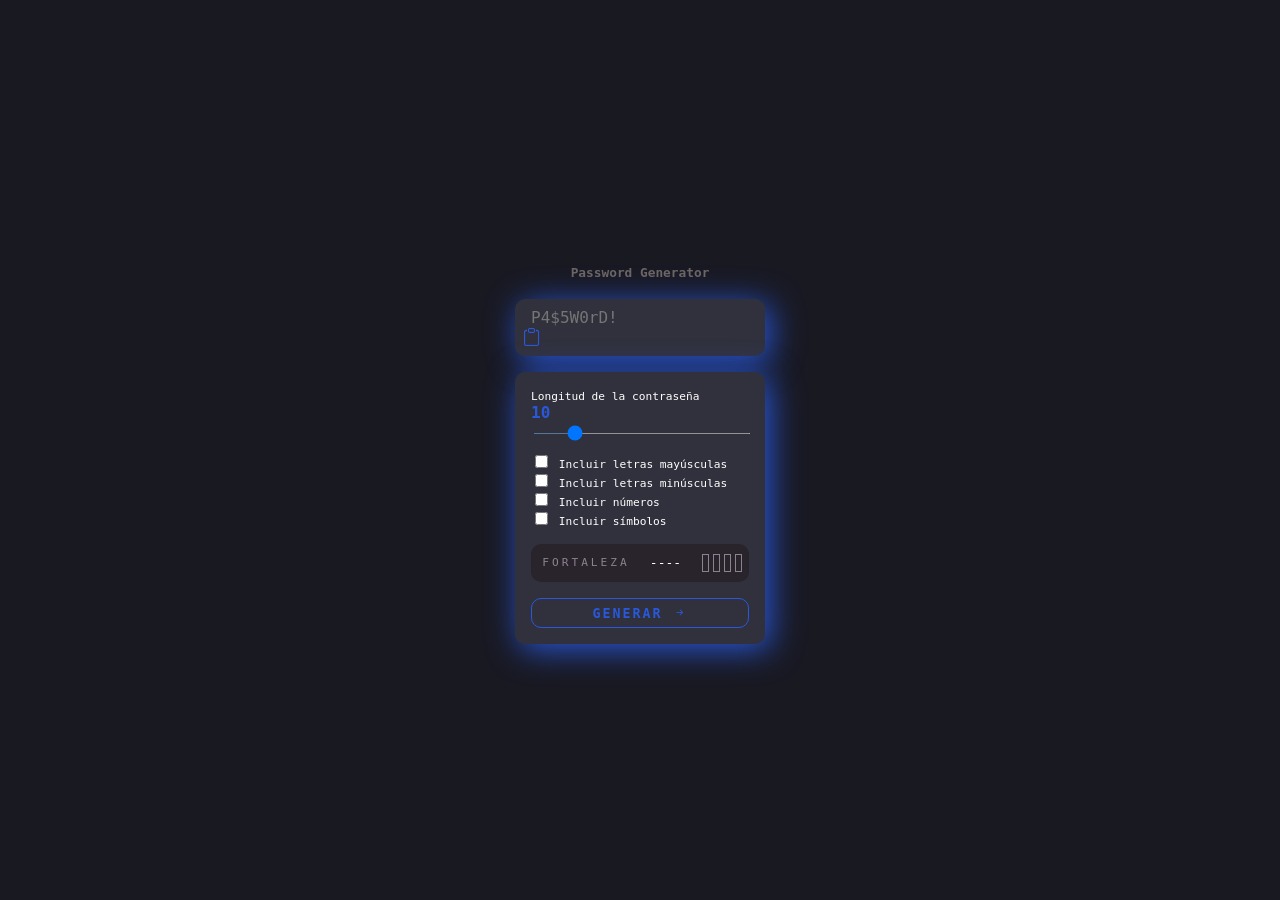
==== index.html @ e23c989c "actualizacion 1" ====
<!DOCTYPE html>
<html lang="en">

<head>
    <meta charset="UTF-8">
    <meta http-equiv="X-UA-Compatible" content="IE=edge">
    <meta name="viewport" content="width=device-width, initial-scale=1.0">
    <link rel="stylesheet" href="style.css">
    <link rel="stylesheet" href="https://cdn.jsdelivr.net/npm/bootstrap-icons@1.10.3/font/bootstrap-icons.css">
    <script defer src="script.js"></script>
    <title>Password Generator</title>
</head>

<body>
    <main class="contenido">
        <h1 class="titulo">Password Generator</h1>
        <form class="form" name="f1">
            <input id="contraseña" name="camp1" type="text" placeholder="P4$5W0rD!" readonly>
            <i id="icono" class="bi bi-clipboard icono-copiar" onclick="copiarAlPortapapeles('contraseña')"></i>
        </form>
        <section class="peticiones">
            <label class="longitud">Longitud de la contraseña</label>
            <output for="rango" id="numero">10</output>
            <br>
            <input oninput="numero.value=Number(rango.value).toLocaleString('es-ES');" step="1" id="rango" value="10" min="8" max="20" type="range"> 
            <br>
            <br>
            <input class="checkbox" type="checkbox" name="mayusculas" id="mayusculas">
            <label for="mayusculas">Incluir letras mayúsculas</label>
            <br>
            <input class="checkbox" type="checkbox" name="minusculas" id="minusculas">
            <label for="minusculas">Incluir letras minúsculas</label>
            <br>
            <input class="checkbox" type="checkbox" name="numeros" id="numeros">
            <label for="numeros">Incluir números</label>
            <br>
            <input class="checkbox" type="checkbox" name="simbolos" id="simbolos">
            <label for="simbolos">Incluir símbolos</label>
            <br>
            <section class="fortaleza">
                <h3>Fortaleza</h3>
                <p id="modo">----</p>
                <div class="nivel-fortaleza">
                    <div class="nivel"></div>
                    <div class="nivel"></div>
                    <div class="nivel"></div>
                    <div class="nivel"></div>
                </div>
            </section>
            <button id="generar">Generar <i class="bi bi-arrow-right-short"></i></button>
        </section>
    </main>
</body>
</html>
---- style.css ----
html,body{
    height: 100%;
    width: 100%;
    margin: 0;
    padding: 0;
}
body{
    display: flex;
    justify-content: center;
    align-items: center;
    background-color: rgb(25, 25, 34);
    color: #fff;
    font-family: monospace;
}
main{
    width: 250px;
}
h1.titulo{
    font-size: .8rem;
    font-weight:900;
    color: rgb(107, 101, 101);
    text-align: center;
    margin-bottom: 1.2rem;
}
/* password generada */
.form{
    padding: 0.5rem;
    background-color: rgb(49, 49, 61);
    margin-bottom: 1rem;
    border-radius: 10px;
    box-shadow: 5px 5px 2rem #2958da;
}
.form input{
    width: 85%;
    background-color: transparent;
    border: none;
    font-family: monospace;
    font-size: 1rem;
    color: #8b828f;
    padding-left: .5rem;
}

.icono-copiar{
    color: #2958da;
    font-size: 1.1rem;
    cursor: pointer;
}
.icono-copiar:hover{
    box-shadow: 5px 5px 2rem #050505;
}
/* peticiones */
.peticiones{
    background-color: rgb(49, 49, 61);
    padding: 1rem;
    border-radius: 10px;
    box-shadow: 5px 5px 2rem #2958da;
}
.peticiones label{
    font-size: .7rem;
}
#rango{
    width: 100%;
    cursor: pointer;
    height: 1px;
}
#rango:hover{
    box-shadow: 5px 5px 2rem #2958da;
}
.peticiones input{
    background-color: rgb(49, 49, 61);
}
.longitud{
    margin-right: 30px;
}
#numero{
    font-size: 1rem;
    color: #2958da;
    font-weight: bold;
}
/* fortaleza */
.fortaleza{
    margin-top: 1rem;
    display: flex;
    align-items: center;
    background-color: #29232c;
    height: 2rem;
    margin-bottom: 1rem;
    padding: .2rem;
    border-radius: 10px;
}
.fortaleza h3{
    text-transform: uppercase;
    font-size: 0.7rem;
    margin-right: 20px;
    padding-left: .5rem;
    font-weight: 100;
    color: #8b828f;
    font-family: monospace;
    letter-spacing: 3px;
}
.fortaleza p{
    margin-right: 10px;
}
.nivel-fortaleza{
    display: flex;
    justify-content: space-evenly;
    
    width: 50px;
    height: 100%;
    align-items: center;
}

.nivel-fortaleza div{
    width: 5px;
    height: 50%;
    border: 1px solid #8b828f;
}
.muybajo{
    background-color: rgb(243, 14, 14);
}
.bajo{
    background-color: rgb(247, 69, 5);
}
.medio{
    background-color: rgb(240, 240, 12);
}
.alto{
    background-color: rgb(14, 224, 14);
}
#modo{
    width: 40px;
}

/* boton generar */
#generar{
    width: 100%;
    padding: .4rem;
    text-transform: uppercase;
    font-family: monospace;
    letter-spacing: 2px;
    background-color: transparent;
    border: 1px solid #2958da;;
    color: #2958da;
    font-weight: 900;
    cursor: pointer;
    border-radius: 10px;
}

#generar:hover{
    background: linear-gradient(#2958da,#6d68a8);
    color: #29232c;
    box-shadow: 2px 2px 5rem #2958da;
}
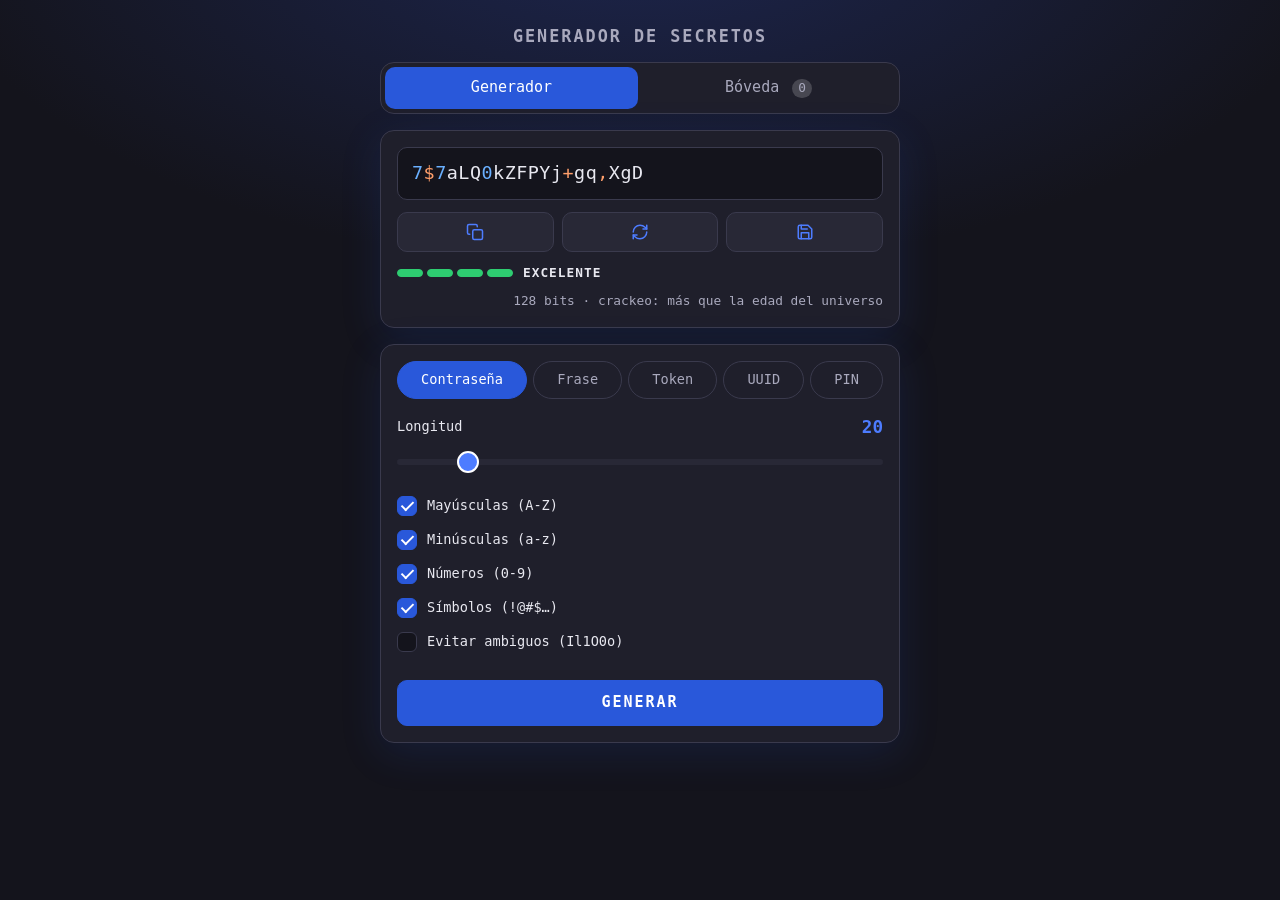
==== commit 1f87a9d6: "Rediseño: generador de secretos con bóveda local - Aleatoriedad criptográfica (crypto.getRandomValue" ====
--- a/index.html
+++ b/index.html
@@ -1,54 +1,183 @@
 <!DOCTYPE html>
-<html lang="en">
+<html lang="es">
 
 <head>
     <meta charset="UTF-8">
-    <meta http-equiv="X-UA-Compatible" content="IE=edge">
     <meta name="viewport" content="width=device-width, initial-scale=1.0">
+    <meta name="description" content="Generador de contraseñas, frases, tokens, UUID y PIN con aleatoriedad criptográfica y bóveda local.">
+    <meta name="color-scheme" content="dark">
+    <title>Generador de Secretos</title>
     <link rel="stylesheet" href="style.css">
-    <link rel="stylesheet" href="https://cdn.jsdelivr.net/npm/bootstrap-icons@1.10.3/font/bootstrap-icons.css">
     <script defer src="script.js"></script>
-    <title>Password Generator</title>
 </head>
 
 <body>
-    <main class="contenido">
-        <h1 class="titulo">Password Generator</h1>
-        <form class="form" name="f1">
-            <input id="contraseña" name="camp1" type="text" placeholder="P4$5W0rD!" readonly>
-            <i id="icono" class="bi bi-clipboard icono-copiar" onclick="copiarAlPortapapeles('contraseña')"></i>
-        </form>
-        <section class="peticiones">
-            <label class="longitud">Longitud de la contraseña</label>
-            <output for="rango" id="numero">10</output>
-            <br>
-            <input oninput="numero.value=Number(rango.value).toLocaleString('es-ES');" step="1" id="rango" value="10" min="8" max="20" type="range"> 
-            <br>
-            <br>
-            <input class="checkbox" type="checkbox" name="mayusculas" id="mayusculas">
-            <label for="mayusculas">Incluir letras mayúsculas</label>
-            <br>
-            <input class="checkbox" type="checkbox" name="minusculas" id="minusculas">
-            <label for="minusculas">Incluir letras minúsculas</label>
-            <br>
-            <input class="checkbox" type="checkbox" name="numeros" id="numeros">
-            <label for="numeros">Incluir números</label>
-            <br>
-            <input class="checkbox" type="checkbox" name="simbolos" id="simbolos">
-            <label for="simbolos">Incluir símbolos</label>
-            <br>
-            <section class="fortaleza">
-                <h3>Fortaleza</h3>
-                <p id="modo">----</p>
-                <div class="nivel-fortaleza">
-                    <div class="nivel"></div>
-                    <div class="nivel"></div>
-                    <div class="nivel"></div>
-                    <div class="nivel"></div>
+    <!-- Iconos (sprite inline, sin dependencias externas) -->
+    <svg width="0" height="0" style="position:absolute" aria-hidden="true" focusable="false">
+        <defs>
+            <symbol id="i-copy" viewBox="0 0 24 24"><rect x="9" y="9" width="13" height="13" rx="2"/><path d="M5 15H4a2 2 0 0 1-2-2V4a2 2 0 0 1 2-2h9a2 2 0 0 1 2 2v1"/></symbol>
+            <symbol id="i-check" viewBox="0 0 24 24"><path d="M20 6 9 17l-5-5"/></symbol>
+            <symbol id="i-refresh" viewBox="0 0 24 24"><path d="M3 12a9 9 0 0 1 9-9 9.75 9.75 0 0 1 6.74 2.74L21 8"/><path d="M21 3v5h-5"/><path d="M21 12a9 9 0 0 1-9 9 9.75 9.75 0 0 1-6.74-2.74L3 16"/><path d="M8 16H3v5"/></symbol>
+            <symbol id="i-save" viewBox="0 0 24 24"><path d="M19 21H5a2 2 0 0 1-2-2V5a2 2 0 0 1 2-2h11l5 5v11a2 2 0 0 1-2 2z"/><path d="M17 21v-8H7v8"/><path d="M7 3v5h8"/></symbol>
+            <symbol id="i-eye" viewBox="0 0 24 24"><path d="M2 12s3-7 10-7 10 7 10 7-3 7-10 7-10-7-10-7Z"/><circle cx="12" cy="12" r="3"/></symbol>
+            <symbol id="i-eyeoff" viewBox="0 0 24 24"><path d="M9.88 9.88a3 3 0 1 0 4.24 4.24"/><path d="M10.73 5.08A10.43 10.43 0 0 1 12 5c7 0 10 7 10 7a13.16 13.16 0 0 1-1.67 2.68"/><path d="M6.61 6.61A13.526 13.526 0 0 0 2 12s3 7 10 7a9.74 9.74 0 0 0 5.39-1.61"/><line x1="2" x2="22" y1="2" y2="22"/></symbol>
+            <symbol id="i-trash" viewBox="0 0 24 24"><path d="M3 6h18"/><path d="M19 6v14a2 2 0 0 1-2 2H7a2 2 0 0 1-2-2V6"/><path d="M8 6V4a2 2 0 0 1 2-2h4a2 2 0 0 1 2 2v2"/></symbol>
+            <symbol id="i-download" viewBox="0 0 24 24"><path d="M21 15v4a2 2 0 0 1-2 2H5a2 2 0 0 1-2-2v-4"/><path d="M7 10l5 5 5-5"/><path d="M12 15V3"/></symbol>
+            <symbol id="i-upload" viewBox="0 0 24 24"><path d="M21 15v4a2 2 0 0 1-2 2H5a2 2 0 0 1-2-2v-4"/><path d="M17 8l-5-5-5 5"/><path d="M12 3v12"/></symbol>
+        </defs>
+    </svg>
+
+    <main class="app">
+        <header class="cabecera">
+            <h1 class="titulo">Generador de Secretos</h1>
+            <nav class="pestanas" role="tablist" aria-label="Secciones">
+                <button role="tab" id="tab-gen" aria-selected="true" aria-controls="vista-gen" data-vista="gen">Generador</button>
+                <button role="tab" id="tab-boveda" aria-selected="false" aria-controls="vista-boveda" data-vista="boveda">
+                    Bóveda <span class="contador" id="contador-boveda">0</span>
+                </button>
+            </nav>
+        </header>
+
+        <!-- ===================== GENERADOR ===================== -->
+        <section id="vista-gen" role="tabpanel" aria-labelledby="tab-gen">
+            <div class="tarjeta salida-tarjeta">
+                <output id="salida" class="salida" for="tipos" aria-label="Secreto generado" tabindex="0"></output>
+                <div class="acciones-salida">
+                    <button class="icono-btn" id="btn-copiar" title="Copiar" aria-label="Copiar al portapapeles"><svg class="ico"><use href="#i-copy"/></svg></button>
+                    <button class="icono-btn" id="btn-regenerar" title="Generar otro" aria-label="Generar otro"><svg class="ico"><use href="#i-refresh"/></svg></button>
+                    <button class="icono-btn" id="btn-guardar" title="Guardar en la bóveda" aria-label="Guardar en la bóveda"><svg class="ico"><use href="#i-save"/></svg></button>
                 </div>
-            </section>
-            <button id="generar">Generar <i class="bi bi-arrow-right-short"></i></button>
+                <div class="fortaleza" aria-live="polite">
+                    <div class="barras" id="barras" aria-hidden="true"><i></i><i></i><i></i><i></i></div>
+                    <span id="fortaleza-texto" class="fortaleza-texto">—</span>
+                    <span id="fortaleza-detalle" class="fortaleza-detalle"></span>
+                </div>
+            </div>
+
+            <div class="tarjeta">
+                <div class="tipos" id="tipos" role="group" aria-label="Tipo de secreto">
+                    <button data-tipo="password" aria-pressed="true">Contraseña</button>
+                    <button data-tipo="phrase" aria-pressed="false">Frase</button>
+                    <button data-tipo="token" aria-pressed="false">Token</button>
+                    <button data-tipo="uuid" aria-pressed="false">UUID</button>
+                    <button data-tipo="pin" aria-pressed="false">PIN</button>
+                </div>
+
+                <!-- Contraseña -->
+                <div class="panel" data-panel="password">
+                    <div class="fila-rango">
+                        <label for="pw-longitud">Longitud</label>
+                        <output id="pw-longitud-val" class="valor">20</output>
+                    </div>
+                    <input type="range" id="pw-longitud" min="4" max="128" step="1" value="20">
+                    <div class="opciones">
+                        <label class="check"><input type="checkbox" id="pw-upper" checked><span>Mayúsculas (A-Z)</span></label>
+                        <label class="check"><input type="checkbox" id="pw-lower" checked><span>Minúsculas (a-z)</span></label>
+                        <label class="check"><input type="checkbox" id="pw-digits" checked><span>Números (0-9)</span></label>
+                        <label class="check"><input type="checkbox" id="pw-symbols" checked><span>Símbolos (!@#$…)</span></label>
+                        <label class="check"><input type="checkbox" id="pw-ambiguous"><span>Evitar ambiguos (Il1O0o)</span></label>
+                    </div>
+                </div>
+
+                <!-- Frase -->
+                <div class="panel" data-panel="phrase" hidden>
+                    <div class="fila-rango">
+                        <label for="ph-palabras">Palabras</label>
+                        <output id="ph-palabras-val" class="valor">5</output>
+                    </div>
+                    <input type="range" id="ph-palabras" min="3" max="12" step="1" value="5">
+                    <div class="fila-campo">
+                        <label for="ph-sep">Separador</label>
+                        <select id="ph-sep">
+                            <option value="-">Guion ( - )</option>
+                            <option value=" ">Espacio</option>
+                            <option value=".">Punto ( . )</option>
+                            <option value="_">Guion bajo ( _ )</option>
+                            <option value="">Ninguno</option>
+                        </select>
+                    </div>
+                    <div class="opciones">
+                        <label class="check"><input type="checkbox" id="ph-cap" checked><span>Capitalizar palabras</span></label>
+                        <label class="check"><input type="checkbox" id="ph-num"><span>Añadir número al final</span></label>
+                    </div>
+                </div>
+
+                <!-- Token -->
+                <div class="panel" data-panel="token" hidden>
+                    <div class="fila-rango">
+                        <label for="tk-longitud">Longitud</label>
+                        <output id="tk-longitud-val" class="valor">32</output>
+                    </div>
+                    <input type="range" id="tk-longitud" min="8" max="128" step="1" value="32">
+                    <div class="fila-campo">
+                        <label for="tk-formato">Formato</label>
+                        <select id="tk-formato">
+                            <option value="hex">Hexadecimal</option>
+                            <option value="base62">Base62 (A-Z a-z 0-9)</option>
+                            <option value="base64url">Base64URL (A-Z a-z 0-9 - _)</option>
+                        </select>
+                    </div>
+                    <div class="fila-campo">
+                        <label for="tk-prefijo">Prefijo (opcional)</label>
+                        <input type="text" id="tk-prefijo" maxlength="12" placeholder="sk_live_" autocomplete="off" spellcheck="false">
+                    </div>
+                </div>
+
+                <!-- UUID -->
+                <div class="panel" data-panel="uuid" hidden>
+                    <p class="ayuda">UUID v4 aleatorio (122 bits de entropía). Útil como identificador o clave de API.</p>
+                </div>
+
+                <!-- PIN -->
+                <div class="panel" data-panel="pin" hidden>
+                    <div class="fila-rango">
+                        <label for="pin-longitud">Dígitos</label>
+                        <output id="pin-longitud-val" class="valor">6</output>
+                    </div>
+                    <input type="range" id="pin-longitud" min="4" max="12" step="1" value="6">
+                </div>
+
+                <button id="btn-generar" class="primario">Generar</button>
+            </div>
+        </section>
+
+        <!-- ===================== BÓVEDA ===================== -->
+        <section id="vista-boveda" role="tabpanel" aria-labelledby="tab-boveda" hidden>
+            <div class="aviso" role="note">
+                <strong>Almacenamiento local.</strong> Los secretos se guardan en texto plano en este navegador
+                (<code>localStorage</code>) y no se envían a ningún servidor. No guardes aquí contraseñas críticas en
+                equipos compartidos.
+            </div>
+
+            <div class="tarjeta">
+                <input type="search" id="buscar" placeholder="Buscar por nombre…" aria-label="Buscar en la bóveda" autocomplete="off">
+                <ul id="lista" class="lista"></ul>
+                <p id="vacio" class="vacio" hidden>Aún no hay secretos guardados.<br>Genera uno y pulsa <em>Guardar</em>.</p>
+            </div>
+
+            <div class="barra-boveda">
+                <button class="secundario" id="btn-exportar"><svg class="ico"><use href="#i-download"/></svg> Exportar</button>
+                <button class="secundario" id="btn-importar"><svg class="ico"><use href="#i-upload"/></svg> Importar</button>
+                <button class="secundario peligro" id="btn-borrar-todo"><svg class="ico"><use href="#i-trash"/></svg> Borrar todo</button>
+                <input type="file" id="archivo-importar" accept="application/json,.json" hidden>
+            </div>
         </section>
     </main>
+
+    <!-- Diálogo guardar -->
+    <dialog id="dlg-guardar">
+        <form method="dialog" id="form-guardar">
+            <h2>Guardar en la bóveda</h2>
+            <label for="guardar-nombre">Nombre</label>
+            <input type="text" id="guardar-nombre" maxlength="60" required autocomplete="off" placeholder="Ej. Correo personal">
+            <div class="dlg-acciones">
+                <button type="button" class="secundario" id="guardar-cancelar">Cancelar</button>
+                <button type="submit" class="primario">Guardar</button>
+            </div>
+        </form>
+    </dialog>
+
+    <div id="toast" class="toast" role="status" aria-live="polite"></div>
 </body>
-</html>+
+</html>
--- a/style.css
+++ b/style.css
@@ -1,153 +1,254 @@
-html,body{
-    height: 100%;
-    width: 100%;
-    margin: 0;
-    padding: 0;
-}
-body{
+:root {
+    --bg: #14141c;
+    --card: #1f1f2b;
+    --card-2: #282836;
+    --borde: #3a3a4d;
+    --texto: #e8e8f0;
+    --texto-2: #a9a9bd;
+    --acento: #4d7cff;
+    --acento-2: #2958da;
+    --ok: #2ecc71;
+    --peligro: #ff5d5d;
+    --num: #6ab0ff;
+    --sim: #ff9f6b;
+    --radio: 14px;
+    font-family: ui-monospace, SFMono-Regular, Menlo, Consolas, monospace;
+}
+
+* { box-sizing: border-box; }
+
+html, body { margin: 0; min-height: 100%; }
+
+body {
+    background: radial-gradient(1200px 600px at 50% -10%, #1d2650 0%, var(--bg) 60%) fixed;
+    color: var(--texto);
+    font-size: 15px;
+    line-height: 1.45;
     display: flex;
     justify-content: center;
-    align-items: center;
-    background-color: rgb(25, 25, 34);
-    color: #fff;
-    font-family: monospace;
-}
-main{
-    width: 250px;
-}
-h1.titulo{
+    padding: 24px 16px 48px;
+}
+
+.app { width: 100%; max-width: 520px; }
+
+[hidden] { display: none !important; }
+
+/* ---------- Cabecera ---------- */
+.cabecera { margin-bottom: 16px; }
+.titulo {
+    margin: 0 0 14px;
+    text-align: center;
+    font-size: 1.05rem;
+    letter-spacing: 2px;
+    text-transform: uppercase;
+    color: var(--texto-2);
+}
+.pestanas {
+    display: grid;
+    grid-template-columns: 1fr 1fr;
+    gap: 4px;
+    background: var(--card);
+    padding: 4px;
+    border-radius: var(--radio);
+    border: 1px solid var(--borde);
+}
+.pestanas button {
+    font: inherit;
+    color: var(--texto-2);
+    background: transparent;
+    border: 0;
+    padding: 10px;
+    border-radius: 10px;
+    cursor: pointer;
+}
+.pestanas button[aria-selected="true"] { background: var(--acento-2); color: #fff; }
+.contador {
+    display: inline-block;
+    min-width: 1.5em;
+    padding: 0 6px;
+    margin-left: 4px;
+    border-radius: 99px;
+    background: rgba(255, 255, 255, .18);
     font-size: .8rem;
-    font-weight:900;
-    color: rgb(107, 101, 101);
-    text-align: center;
-    margin-bottom: 1.2rem;
-}
-/* password generada */
-.form{
-    padding: 0.5rem;
-    background-color: rgb(49, 49, 61);
-    margin-bottom: 1rem;
-    border-radius: 10px;
-    box-shadow: 5px 5px 2rem #2958da;
-}
-.form input{
-    width: 85%;
-    background-color: transparent;
-    border: none;
-    font-family: monospace;
-    font-size: 1rem;
-    color: #8b828f;
-    padding-left: .5rem;
-}
-
-.icono-copiar{
-    color: #2958da;
-    font-size: 1.1rem;
-    cursor: pointer;
-}
-.icono-copiar:hover{
-    box-shadow: 5px 5px 2rem #050505;
-}
-/* peticiones */
-.peticiones{
-    background-color: rgb(49, 49, 61);
-    padding: 1rem;
-    border-radius: 10px;
-    box-shadow: 5px 5px 2rem #2958da;
-}
-.peticiones label{
-    font-size: .7rem;
-}
-#rango{
+}
+
+/* ---------- Tarjetas ---------- */
+.tarjeta {
+    background: var(--card);
+    border: 1px solid var(--borde);
+    border-radius: var(--radio);
+    padding: 16px;
+    margin-bottom: 16px;
+    box-shadow: 0 10px 40px rgba(41, 88, 218, .15);
+}
+
+/* ---------- Salida ---------- */
+.salida {
+    display: block;
+    min-height: 3.2rem;
+    padding: 12px 14px;
+    background: var(--bg);
+    border: 1px solid var(--borde);
+    border-radius: 10px;
+    font-size: 1.15rem;
+    letter-spacing: .5px;
+    word-break: break-all;
+    user-select: all;
+}
+.salida .d { color: var(--num); }
+.salida .s { color: var(--sim); }
+.acciones-salida { display: flex; gap: 8px; margin: 12px 0; }
+.icono-btn {
+    flex: 1;
+    display: grid;
+    place-items: center;
+    padding: 10px;
+    background: var(--card-2);
+    border: 1px solid var(--borde);
+    border-radius: 10px;
+    color: var(--acento);
+    cursor: pointer;
+}
+.icono-btn:hover { border-color: var(--acento); }
+.icono-btn.ok { color: var(--ok); border-color: var(--ok); }
+.ico {
+    width: 18px; height: 18px;
+    fill: none; stroke: currentColor;
+    stroke-width: 2; stroke-linecap: round; stroke-linejoin: round;
+    vertical-align: -3px;
+}
+
+/* ---------- Fortaleza ---------- */
+.fortaleza { display: flex; align-items: center; gap: 10px; flex-wrap: wrap; }
+.barras { display: flex; gap: 4px; }
+.barras i { width: 26px; height: 8px; border-radius: 4px; background: var(--card-2); border: 1px solid var(--borde); }
+.barras[data-nivel="1"] i:nth-child(-n+1) { background: #f04b4b; border-color: #f04b4b; }
+.barras[data-nivel="2"] i:nth-child(-n+2) { background: #f58a2d; border-color: #f58a2d; }
+.barras[data-nivel="3"] i:nth-child(-n+3) { background: #e6d825; border-color: #e6d825; }
+.barras[data-nivel="4"] i:nth-child(-n+4) { background: var(--ok); border-color: var(--ok); }
+.fortaleza-texto { font-weight: bold; text-transform: uppercase; font-size: .8rem; letter-spacing: 1px; }
+.fortaleza-detalle { color: var(--texto-2); font-size: .8rem; margin-left: auto; }
+
+/* ---------- Tipos ---------- */
+.tipos { display: flex; flex-wrap: wrap; gap: 6px; margin-bottom: 16px; }
+.tipos button {
+    flex: 1 1 auto;
+    font: inherit; font-size: .85rem;
+    padding: 8px 10px;
+    border-radius: 99px;
+    border: 1px solid var(--borde);
+    background: transparent;
+    color: var(--texto-2);
+    cursor: pointer;
+}
+.tipos button[aria-pressed="true"] { background: var(--acento-2); border-color: var(--acento-2); color: #fff; }
+
+/* ---------- Controles ---------- */
+.panel { margin-bottom: 8px; }
+.fila-rango, .fila-campo { display: flex; justify-content: space-between; align-items: center; gap: 12px; margin-bottom: 8px; }
+.fila-campo { margin-top: 12px; }
+label { font-size: .85rem; color: var(--texto); }
+.valor { color: var(--acento); font-weight: bold; font-size: 1.1rem; }
+.ayuda { color: var(--texto-2); font-size: .85rem; margin: 4px 0 8px; }
+
+input[type="range"] {
     width: 100%;
-    cursor: pointer;
-    height: 1px;
-}
-#rango:hover{
-    box-shadow: 5px 5px 2rem #2958da;
-}
-.peticiones input{
-    background-color: rgb(49, 49, 61);
-}
-.longitud{
-    margin-right: 30px;
-}
-#numero{
-    font-size: 1rem;
-    color: #2958da;
-    font-weight: bold;
-}
-/* fortaleza */
-.fortaleza{
-    margin-top: 1rem;
-    display: flex;
-    align-items: center;
-    background-color: #29232c;
-    height: 2rem;
-    margin-bottom: 1rem;
-    padding: .2rem;
-    border-radius: 10px;
-}
-.fortaleza h3{
-    text-transform: uppercase;
-    font-size: 0.7rem;
-    margin-right: 20px;
-    padding-left: .5rem;
-    font-weight: 100;
-    color: #8b828f;
-    font-family: monospace;
-    letter-spacing: 3px;
-}
-.fortaleza p{
-    margin-right: 10px;
-}
-.nivel-fortaleza{
-    display: flex;
-    justify-content: space-evenly;
-    
-    width: 50px;
-    height: 100%;
-    align-items: center;
-}
-
-.nivel-fortaleza div{
-    width: 5px;
-    height: 50%;
-    border: 1px solid #8b828f;
-}
-.muybajo{
-    background-color: rgb(243, 14, 14);
-}
-.bajo{
-    background-color: rgb(247, 69, 5);
-}
-.medio{
-    background-color: rgb(240, 240, 12);
-}
-.alto{
-    background-color: rgb(14, 224, 14);
-}
-#modo{
-    width: 40px;
-}
-
-/* boton generar */
-#generar{
-    width: 100%;
-    padding: .4rem;
-    text-transform: uppercase;
-    font-family: monospace;
-    letter-spacing: 2px;
-    background-color: transparent;
-    border: 1px solid #2958da;;
-    color: #2958da;
-    font-weight: 900;
-    cursor: pointer;
-    border-radius: 10px;
-}
-
-#generar:hover{
-    background: linear-gradient(#2958da,#6d68a8);
-    color: #29232c;
-    box-shadow: 2px 2px 5rem #2958da;
-}+    height: 28px;
+    margin: 0 0 8px;
+    background: transparent;
+    -webkit-appearance: none;
+    appearance: none;
+    cursor: pointer;
+}
+input[type="range"]::-webkit-slider-runnable-track { height: 6px; background: var(--card-2); border-radius: 3px; }
+input[type="range"]::-moz-range-track { height: 6px; background: var(--card-2); border-radius: 3px; }
+input[type="range"]::-webkit-slider-thumb {
+    -webkit-appearance: none;
+    width: 22px; height: 22px; margin-top: -8px;
+    border-radius: 50%; background: var(--acento); border: 2px solid #fff;
+}
+input[type="range"]::-moz-range-thumb { width: 18px; height: 18px; border-radius: 50%; background: var(--acento); border: 2px solid #fff; }
+
+input[type="text"], input[type="search"], select {
+    font: inherit;
+    color: var(--texto);
+    background: var(--bg);
+    border: 1px solid var(--borde);
+    border-radius: 10px;
+    padding: 9px 12px;
+    min-width: 0;
+}
+input[type="search"] { width: 100%; margin-bottom: 12px; }
+.fila-campo select, .fila-campo input[type="text"] { width: 55%; }
+
+.opciones { display: grid; gap: 6px; margin-top: 8px; }
+.check { display: flex; align-items: center; gap: 10px; cursor: pointer; padding: 4px 0; }
+.check input { appearance: none; width: 20px; height: 20px; margin: 0; border: 1px solid var(--borde); border-radius: 6px; background: var(--bg); display: grid; place-items: center; cursor: pointer; flex: none; }
+.check input:checked { background: var(--acento-2); border-color: var(--acento-2); }
+.check input:checked::after { content: ""; width: 5px; height: 10px; border: solid #fff; border-width: 0 2px 2px 0; transform: rotate(45deg) translate(-1px, -1px); }
+
+:focus-visible { outline: 2px solid var(--acento); outline-offset: 2px; }
+
+/* ---------- Botones ---------- */
+.primario, .secundario {
+    font: inherit;
+    padding: 11px 16px;
+    border-radius: 10px;
+    cursor: pointer;
+    border: 1px solid var(--acento-2);
+}
+.primario { width: 100%; margin-top: 16px; background: var(--acento-2); color: #fff; font-weight: bold; letter-spacing: 2px; text-transform: uppercase; }
+.primario:hover { background: var(--acento); }
+.secundario { background: transparent; color: var(--texto); border-color: var(--borde); }
+.secundario:hover { border-color: var(--acento); }
+.secundario.peligro { color: var(--peligro); }
+.secundario.peligro:hover { border-color: var(--peligro); }
+
+/* ---------- Bóveda ---------- */
+.aviso {
+    background: rgba(255, 159, 107, .08);
+    border: 1px solid rgba(255, 159, 107, .4);
+    color: #ffd2b8;
+    border-radius: var(--radio);
+    padding: 12px 14px;
+    font-size: .82rem;
+    margin-bottom: 16px;
+}
+code { background: rgba(255, 255, 255, .08); padding: 1px 5px; border-radius: 4px; }
+.lista { list-style: none; margin: 0; padding: 0; display: grid; gap: 10px; }
+.item { background: var(--card-2); border: 1px solid var(--borde); border-radius: 10px; padding: 12px; }
+.item-cab { display: flex; align-items: baseline; gap: 8px; flex-wrap: wrap; }
+.item-nombre { font-weight: bold; word-break: break-word; }
+.item-tipo { font-size: .7rem; padding: 1px 8px; border-radius: 99px; background: rgba(77, 124, 255, .2); color: var(--acento); text-transform: uppercase; }
+.item-fecha { margin-left: auto; font-size: .72rem; color: var(--texto-2); }
+.item-valor { margin: 8px 0; padding: 8px 10px; background: var(--bg); border-radius: 8px; word-break: break-all; font-size: .95rem; }
+.item-acciones { display: flex; gap: 8px; }
+.item-acciones .icono-btn { padding: 7px; }
+.item-acciones .icono-btn.borrar { color: var(--peligro); }
+.vacio { text-align: center; color: var(--texto-2); margin: 20px 0; }
+.barra-boveda { display: flex; gap: 8px; flex-wrap: wrap; }
+.barra-boveda .secundario { flex: 1 1 auto; }
+
+/* ---------- Diálogo ---------- */
+dialog { background: var(--card); color: var(--texto); border: 1px solid var(--borde); border-radius: var(--radio); padding: 20px; width: min(92vw, 380px); }
+dialog::backdrop { background: rgba(0, 0, 0, .65); }
+dialog h2 { margin: 0 0 14px; font-size: 1rem; }
+dialog input { width: 100%; margin-top: 6px; }
+.dlg-acciones { display: flex; gap: 8px; margin-top: 16px; }
+.dlg-acciones .primario { margin-top: 0; width: auto; flex: 1; }
+.dlg-acciones .secundario { flex: 1; }
+
+/* ---------- Toast ---------- */
+.toast {
+    position: fixed; left: 50%; bottom: 24px;
+    transform: translate(-50%, 20px);
+    background: #fff; color: #14141c;
+    padding: 10px 18px; border-radius: 99px;
+    font-size: .85rem; font-weight: bold;
+    opacity: 0; pointer-events: none;
+    transition: opacity .2s, transform .2s;
+    max-width: 90vw; text-align: center;
+}
+.toast.visible { opacity: 1; transform: translate(-50%, 0); }
+
+@media (prefers-reduced-motion: reduce) { * { transition: none !important; } }
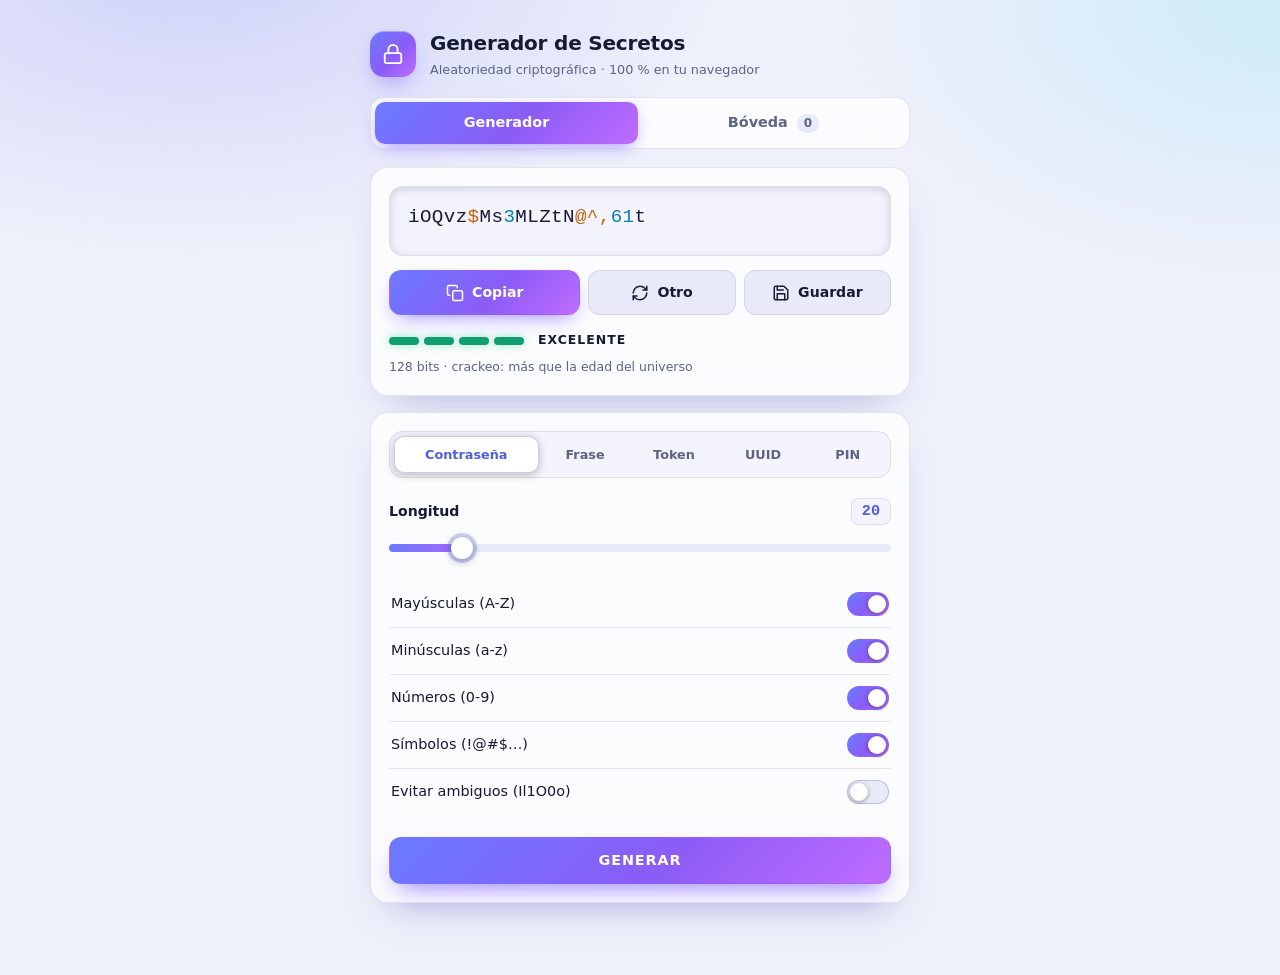
==== commit b3aac296: "Mejora de diseño: tema claro/oscuro, interruptores, sliders con progreso, botones con texto - Paleta" ====
--- a/index.html
+++ b/index.html
@@ -5,7 +5,7 @@
     <meta charset="UTF-8">
     <meta name="viewport" content="width=device-width, initial-scale=1.0">
     <meta name="description" content="Generador de contraseñas, frases, tokens, UUID y PIN con aleatoriedad criptográfica y bóveda local.">
-    <meta name="color-scheme" content="dark">
+    <meta name="color-scheme" content="dark light">
     <title>Generador de Secretos</title>
     <link rel="stylesheet" href="style.css">
     <script defer src="script.js"></script>
@@ -15,6 +15,7 @@
     <!-- Iconos (sprite inline, sin dependencias externas) -->
     <svg width="0" height="0" style="position:absolute" aria-hidden="true" focusable="false">
         <defs>
+            <symbol id="i-lock" viewBox="0 0 24 24"><rect x="3" y="11" width="18" height="11" rx="2"/><path d="M7 11V7a5 5 0 0 1 10 0v4"/></symbol>
             <symbol id="i-copy" viewBox="0 0 24 24"><rect x="9" y="9" width="13" height="13" rx="2"/><path d="M5 15H4a2 2 0 0 1-2-2V4a2 2 0 0 1 2-2h9a2 2 0 0 1 2 2v1"/></symbol>
             <symbol id="i-check" viewBox="0 0 24 24"><path d="M20 6 9 17l-5-5"/></symbol>
             <symbol id="i-refresh" viewBox="0 0 24 24"><path d="M3 12a9 9 0 0 1 9-9 9.75 9.75 0 0 1 6.74 2.74L21 8"/><path d="M21 3v5h-5"/><path d="M21 12a9 9 0 0 1-9 9 9.75 9.75 0 0 1-6.74-2.74L3 16"/><path d="M8 16H3v5"/></symbol>
@@ -29,7 +30,13 @@
 
     <main class="app">
         <header class="cabecera">
-            <h1 class="titulo">Generador de Secretos</h1>
+            <div class="marca">
+                <span class="logo" aria-hidden="true"><svg class="ico"><use href="#i-lock"/></svg></span>
+                <div>
+                    <h1 class="titulo">Generador de Secretos</h1>
+                    <p class="subtitulo">Aleatoriedad criptográfica · 100 % en tu navegador</p>
+                </div>
+            </div>
             <nav class="pestanas" role="tablist" aria-label="Secciones">
                 <button role="tab" id="tab-gen" aria-selected="true" aria-controls="vista-gen" data-vista="gen">Generador</button>
                 <button role="tab" id="tab-boveda" aria-selected="false" aria-controls="vista-boveda" data-vista="boveda">
@@ -43,9 +50,9 @@
             <div class="tarjeta salida-tarjeta">
                 <output id="salida" class="salida" for="tipos" aria-label="Secreto generado" tabindex="0"></output>
                 <div class="acciones-salida">
-                    <button class="icono-btn" id="btn-copiar" title="Copiar" aria-label="Copiar al portapapeles"><svg class="ico"><use href="#i-copy"/></svg></button>
-                    <button class="icono-btn" id="btn-regenerar" title="Generar otro" aria-label="Generar otro"><svg class="ico"><use href="#i-refresh"/></svg></button>
-                    <button class="icono-btn" id="btn-guardar" title="Guardar en la bóveda" aria-label="Guardar en la bóveda"><svg class="ico"><use href="#i-save"/></svg></button>
+                    <button class="accion principal" id="btn-copiar" aria-label="Copiar al portapapeles"><svg class="ico"><use href="#i-copy"/></svg><span>Copiar</span></button>
+                    <button class="accion" id="btn-regenerar" aria-label="Generar otro"><svg class="ico"><use href="#i-refresh"/></svg><span>Otro</span></button>
+                    <button class="accion" id="btn-guardar" aria-label="Guardar en la bóveda"><svg class="ico"><use href="#i-save"/></svg><span>Guardar</span></button>
                 </div>
                 <div class="fortaleza" aria-live="polite">
                     <div class="barras" id="barras" aria-hidden="true"><i></i><i></i><i></i><i></i></div>
--- a/style.css
+++ b/style.css
@@ -1,254 +1,309 @@
+/* =====================================================================
+ * Diseño: tema oscuro por defecto + tema claro automático
+ * ===================================================================== */
 :root {
-    --bg: #14141c;
-    --card: #1f1f2b;
-    --card-2: #282836;
-    --borde: #3a3a4d;
-    --texto: #e8e8f0;
-    --texto-2: #a9a9bd;
-    --acento: #4d7cff;
-    --acento-2: #2958da;
-    --ok: #2ecc71;
-    --peligro: #ff5d5d;
-    --num: #6ab0ff;
-    --sim: #ff9f6b;
-    --radio: 14px;
-    font-family: ui-monospace, SFMono-Regular, Menlo, Consolas, monospace;
+    --bg: #0b0d17;
+    --bg-glow-1: rgba(99, 102, 241, .28);
+    --bg-glow-2: rgba(34, 211, 238, .14);
+    --card: rgba(24, 27, 44, .72);
+    --card-solid: #181b2c;
+    --campo: #0f1220;
+    --hover: #22263d;
+    --borde: rgba(255, 255, 255, .09);
+    --borde-fuerte: rgba(255, 255, 255, .18);
+    --texto: #eef0fa;
+    --texto-2: #9aa0bd;
+    --acento: #7c8cff;
+    --acento-2: #5b6cff;
+    --grad: linear-gradient(135deg, #6a7bff 0%, #8b5cf6 55%, #c06cff 100%);
+    --ok: #34d399;
+    --peligro: #ff6b7a;
+    --num: #67d4ff;
+    --sim: #ffb36b;
+    --sombra: 0 20px 50px -20px rgba(0, 0, 0, .7);
+    --radio: 18px;
+    --fuente: ui-sans-serif, system-ui, -apple-system, "Segoe UI", Roboto, "Helvetica Neue", Arial, sans-serif;
+    --mono: ui-monospace, "SF Mono", "JetBrains Mono", Menlo, Consolas, monospace;
+    font-family: var(--fuente);
+    color-scheme: dark;
+}
+
+@media (prefers-color-scheme: light) {
+    :root {
+        --bg: #eef0fb;
+        --bg-glow-1: rgba(99, 102, 241, .22);
+        --bg-glow-2: rgba(34, 211, 238, .16);
+        --card: rgba(255, 255, 255, .78);
+        --card-solid: #ffffff;
+        --campo: #f3f4fd;
+        --hover: #e8eaf9;
+        --borde: rgba(30, 35, 80, .1);
+        --borde-fuerte: rgba(30, 35, 80, .22);
+        --texto: #161a33;
+        --texto-2: #5d6385;
+        --acento: #4f5de6;
+        --acento-2: #4351d8;
+        --ok: #0f9f6e;
+        --peligro: #d93a4c;
+        --num: #0a7fb8;
+        --sim: #c4620b;
+        --sombra: 0 20px 40px -22px rgba(40, 50, 140, .35);
+        color-scheme: light;
+    }
 }
 
 * { box-sizing: border-box; }
-
 html, body { margin: 0; min-height: 100%; }
 
 body {
-    background: radial-gradient(1200px 600px at 50% -10%, #1d2650 0%, var(--bg) 60%) fixed;
+    background:
+        radial-gradient(900px 500px at 15% -5%, var(--bg-glow-1), transparent 60%),
+        radial-gradient(800px 500px at 100% 0%, var(--bg-glow-2), transparent 55%),
+        var(--bg);
+    background-attachment: fixed;
     color: var(--texto);
     font-size: 15px;
-    line-height: 1.45;
+    line-height: 1.5;
     display: flex;
     justify-content: center;
-    padding: 24px 16px 48px;
-}
-
-.app { width: 100%; max-width: 520px; }
-
+    padding: 28px 16px 56px;
+    -webkit-font-smoothing: antialiased;
+}
+
+.app { width: 100%; max-width: 540px; }
 [hidden] { display: none !important; }
+:focus-visible { outline: 2px solid var(--acento); outline-offset: 2px; }
 
 /* ---------- Cabecera ---------- */
-.cabecera { margin-bottom: 16px; }
-.titulo {
-    margin: 0 0 14px;
-    text-align: center;
-    font-size: 1.05rem;
-    letter-spacing: 2px;
-    text-transform: uppercase;
-    color: var(--texto-2);
-}
+.cabecera { margin-bottom: 18px; }
+.marca { display: flex; align-items: center; gap: 14px; margin-bottom: 18px; }
+.logo {
+    flex: none; width: 46px; height: 46px; border-radius: 14px;
+    display: grid; place-items: center; color: #fff;
+    background: var(--grad);
+    box-shadow: 0 10px 24px -8px rgba(124, 92, 255, .7), inset 0 1px 0 rgba(255, 255, 255, .35);
+}
+.logo .ico { width: 22px; height: 22px; }
+.titulo { margin: 0; font-size: 1.25rem; font-weight: 700; letter-spacing: -.01em; }
+.subtitulo { margin: 2px 0 0; font-size: .8rem; color: var(--texto-2); }
+
 .pestanas {
-    display: grid;
-    grid-template-columns: 1fr 1fr;
-    gap: 4px;
-    background: var(--card);
-    padding: 4px;
-    border-radius: var(--radio);
-    border: 1px solid var(--borde);
+    display: grid; grid-template-columns: 1fr 1fr; gap: 4px; padding: 4px;
+    background: var(--card); border: 1px solid var(--borde); border-radius: 14px;
+    backdrop-filter: blur(14px); -webkit-backdrop-filter: blur(14px);
 }
 .pestanas button {
-    font: inherit;
-    color: var(--texto-2);
-    background: transparent;
-    border: 0;
-    padding: 10px;
-    border-radius: 10px;
-    cursor: pointer;
-}
-.pestanas button[aria-selected="true"] { background: var(--acento-2); color: #fff; }
+    font: inherit; font-weight: 600; font-size: .9rem;
+    color: var(--texto-2); background: transparent; border: 0;
+    padding: 10px; border-radius: 10px; cursor: pointer;
+    transition: background .2s, color .2s;
+}
+.pestanas button:hover { color: var(--texto); }
+.pestanas button[aria-selected="true"] { background: var(--grad); color: #fff; box-shadow: 0 6px 18px -6px rgba(124, 92, 255, .8); }
 .contador {
-    display: inline-block;
-    min-width: 1.5em;
-    padding: 0 6px;
-    margin-left: 4px;
-    border-radius: 99px;
-    background: rgba(255, 255, 255, .18);
-    font-size: .8rem;
-}
+    display: inline-block; min-width: 1.6em; padding: 0 7px; margin-left: 4px;
+    border-radius: 99px; background: rgba(255, 255, 255, .2); font-size: .75rem; line-height: 1.6;
+}
+.pestanas button:not([aria-selected="true"]) .contador { background: var(--hover); }
 
 /* ---------- Tarjetas ---------- */
 .tarjeta {
     background: var(--card);
     border: 1px solid var(--borde);
     border-radius: var(--radio);
-    padding: 16px;
+    padding: 18px;
     margin-bottom: 16px;
-    box-shadow: 0 10px 40px rgba(41, 88, 218, .15);
+    box-shadow: var(--sombra);
+    backdrop-filter: blur(14px); -webkit-backdrop-filter: blur(14px);
 }
 
 /* ---------- Salida ---------- */
 .salida {
+    display: flex; align-items: center;
+    min-height: 4.4rem; padding: 16px 18px;
+    background: var(--campo);
+    border: 1px solid var(--borde);
+    border-radius: 14px;
+    font-family: var(--mono);
+    font-size: 1.2rem; line-height: 1.55; letter-spacing: .4px;
+    word-break: break-all; overflow-wrap: anywhere;
     display: block;
-    min-height: 3.2rem;
-    padding: 12px 14px;
-    background: var(--bg);
-    border: 1px solid var(--borde);
-    border-radius: 10px;
-    font-size: 1.15rem;
-    letter-spacing: .5px;
-    word-break: break-all;
     user-select: all;
-}
+    box-shadow: inset 0 2px 10px rgba(0, 0, 0, .15);
+}
+.salida.nuevo { animation: aparecer .28s ease-out; }
+@keyframes aparecer { from { opacity: .3; transform: translateY(4px); filter: blur(3px); } to { opacity: 1; transform: none; filter: none; } }
 .salida .d { color: var(--num); }
 .salida .s { color: var(--sim); }
-.acciones-salida { display: flex; gap: 8px; margin: 12px 0; }
-.icono-btn {
-    flex: 1;
-    display: grid;
-    place-items: center;
-    padding: 10px;
-    background: var(--card-2);
+
+.acciones-salida { display: grid; grid-template-columns: 1.3fr 1fr 1fr; gap: 8px; margin: 14px 0 16px; }
+.accion {
+    display: inline-flex; align-items: center; justify-content: center; gap: 8px;
+    font: inherit; font-weight: 600; font-size: .88rem;
+    padding: 11px 10px; border-radius: 12px; cursor: pointer;
+    color: var(--texto); background: var(--hover);
     border: 1px solid var(--borde);
-    border-radius: 10px;
-    color: var(--acento);
-    cursor: pointer;
-}
-.icono-btn:hover { border-color: var(--acento); }
-.icono-btn.ok { color: var(--ok); border-color: var(--ok); }
-.ico {
-    width: 18px; height: 18px;
-    fill: none; stroke: currentColor;
-    stroke-width: 2; stroke-linecap: round; stroke-linejoin: round;
-    vertical-align: -3px;
-}
+    transition: transform .12s, border-color .2s, background .2s;
+}
+.accion:hover { border-color: var(--acento); }
+.accion:active { transform: scale(.97); }
+.accion.principal { background: var(--grad); border-color: transparent; color: #fff; box-shadow: 0 8px 20px -8px rgba(124, 92, 255, .8); }
+.accion.ok { background: var(--ok); border-color: var(--ok); color: #06251a; box-shadow: none; }
+
+.ico { width: 18px; height: 18px; fill: none; stroke: currentColor; stroke-width: 2; stroke-linecap: round; stroke-linejoin: round; flex: none; }
 
 /* ---------- Fortaleza ---------- */
-.fortaleza { display: flex; align-items: center; gap: 10px; flex-wrap: wrap; }
-.barras { display: flex; gap: 4px; }
-.barras i { width: 26px; height: 8px; border-radius: 4px; background: var(--card-2); border: 1px solid var(--borde); }
-.barras[data-nivel="1"] i:nth-child(-n+1) { background: #f04b4b; border-color: #f04b4b; }
-.barras[data-nivel="2"] i:nth-child(-n+2) { background: #f58a2d; border-color: #f58a2d; }
-.barras[data-nivel="3"] i:nth-child(-n+3) { background: #e6d825; border-color: #e6d825; }
-.barras[data-nivel="4"] i:nth-child(-n+4) { background: var(--ok); border-color: var(--ok); }
-.fortaleza-texto { font-weight: bold; text-transform: uppercase; font-size: .8rem; letter-spacing: 1px; }
-.fortaleza-detalle { color: var(--texto-2); font-size: .8rem; margin-left: auto; }
+.fortaleza { display: grid; grid-template-columns: auto 1fr; gap: 8px 14px; align-items: center; }
+.barras { display: flex; gap: 5px; }
+.barras i { width: 30px; height: 8px; border-radius: 4px; background: var(--hover); transition: background .3s, box-shadow .3s; }
+.barras[data-nivel="1"] i:nth-child(-n+1) { background: #ff5d6c; box-shadow: 0 0 10px #ff5d6c88; }
+.barras[data-nivel="2"] i:nth-child(-n+2) { background: #ff9a3d; box-shadow: 0 0 10px #ff9a3d88; }
+.barras[data-nivel="3"] i:nth-child(-n+3) { background: #f5d33a; box-shadow: 0 0 10px #f5d33a88; }
+.barras[data-nivel="4"] i:nth-child(-n+4) { background: var(--ok); box-shadow: 0 0 10px #34d39988; }
+.fortaleza-texto { font-weight: 700; font-size: .78rem; letter-spacing: .08em; text-transform: uppercase; }
+.fortaleza-detalle { color: var(--texto-2); font-size: .78rem; grid-column: 1 / -1; }
+.fortaleza-texto { justify-self: start; }
 
 /* ---------- Tipos ---------- */
-.tipos { display: flex; flex-wrap: wrap; gap: 6px; margin-bottom: 16px; }
+.tipos {
+    display: grid; grid-template-columns: 1.7fr 1fr 1fr 1fr .9fr; gap: 4px; padding: 4px;
+    background: var(--campo); border: 1px solid var(--borde); border-radius: 14px; margin-bottom: 20px;
+}
 .tipos button {
-    flex: 1 1 auto;
-    font: inherit; font-size: .85rem;
-    padding: 8px 10px;
-    border-radius: 99px;
-    border: 1px solid var(--borde);
-    background: transparent;
-    color: var(--texto-2);
-    cursor: pointer;
-}
-.tipos button[aria-pressed="true"] { background: var(--acento-2); border-color: var(--acento-2); color: #fff; }
+    font: inherit; font-size: .8rem; font-weight: 600;
+    padding: 9px 2px; border-radius: 10px; border: 0;
+    background: transparent; color: var(--texto-2); cursor: pointer;
+    transition: background .2s, color .2s;
+}
+.tipos button:hover { color: var(--texto); }
+.tipos button[aria-pressed="true"] { background: var(--card-solid); color: var(--acento); box-shadow: 0 2px 8px rgba(0, 0, 0, .25), inset 0 0 0 1px var(--borde-fuerte); }
+@media (max-width: 400px) { .tipos button { font-size: .72rem; } }
 
 /* ---------- Controles ---------- */
-.panel { margin-bottom: 8px; }
-.fila-rango, .fila-campo { display: flex; justify-content: space-between; align-items: center; gap: 12px; margin-bottom: 8px; }
-.fila-campo { margin-top: 12px; }
-label { font-size: .85rem; color: var(--texto); }
-.valor { color: var(--acento); font-weight: bold; font-size: 1.1rem; }
-.ayuda { color: var(--texto-2); font-size: .85rem; margin: 4px 0 8px; }
+.panel { margin-bottom: 4px; animation: aparecer .25s ease-out; }
+.fila-rango, .fila-campo { display: flex; justify-content: space-between; align-items: center; gap: 12px; }
+.fila-rango { margin-bottom: 4px; }
+.fila-campo { margin-top: 14px; }
+label { font-size: .88rem; font-weight: 600; }
+.valor {
+    font-family: var(--mono); font-weight: 700; font-size: .95rem; color: var(--acento);
+    background: var(--campo); border: 1px solid var(--borde); border-radius: 8px; padding: 1px 10px; min-width: 3ch; text-align: center;
+}
+.ayuda { color: var(--texto-2); font-size: .88rem; margin: 4px 0 8px; }
 
 input[type="range"] {
-    width: 100%;
-    height: 28px;
-    margin: 0 0 8px;
-    background: transparent;
-    -webkit-appearance: none;
-    appearance: none;
-    cursor: pointer;
-}
-input[type="range"]::-webkit-slider-runnable-track { height: 6px; background: var(--card-2); border-radius: 3px; }
-input[type="range"]::-moz-range-track { height: 6px; background: var(--card-2); border-radius: 3px; }
+    --pct: 50%;
+    width: 100%; height: 30px; margin: 4px 0 10px; background: transparent;
+    -webkit-appearance: none; appearance: none; cursor: pointer;
+}
+input[type="range"]::-webkit-slider-runnable-track {
+    height: 8px; border-radius: 4px;
+    background: linear-gradient(90deg, #6a7bff, #a068ff) 0 / var(--pct) 100% no-repeat, var(--hover);
+}
+input[type="range"]::-moz-range-track { height: 8px; border-radius: 4px; background: var(--hover); }
+input[type="range"]::-moz-range-progress { height: 8px; border-radius: 4px; background: linear-gradient(90deg, #6a7bff, #a068ff); }
 input[type="range"]::-webkit-slider-thumb {
-    -webkit-appearance: none;
-    width: 22px; height: 22px; margin-top: -8px;
-    border-radius: 50%; background: var(--acento); border: 2px solid #fff;
-}
-input[type="range"]::-moz-range-thumb { width: 18px; height: 18px; border-radius: 50%; background: var(--acento); border: 2px solid #fff; }
+    -webkit-appearance: none; width: 22px; height: 22px; margin-top: -7px; border-radius: 50%;
+    background: #fff; border: 0; box-shadow: 0 2px 10px rgba(0, 0, 0, .4), 0 0 0 4px rgba(124, 140, 255, .35);
+    transition: box-shadow .15s;
+}
+input[type="range"]::-moz-range-thumb { width: 22px; height: 22px; border-radius: 50%; background: #fff; border: 0; box-shadow: 0 2px 10px rgba(0, 0, 0, .4), 0 0 0 4px rgba(124, 140, 255, .35); }
+input[type="range"]:active::-webkit-slider-thumb { box-shadow: 0 2px 10px rgba(0, 0, 0, .4), 0 0 0 8px rgba(124, 140, 255, .3); }
 
 input[type="text"], input[type="search"], select {
-    font: inherit;
-    color: var(--texto);
-    background: var(--bg);
-    border: 1px solid var(--borde);
-    border-radius: 10px;
-    padding: 9px 12px;
-    min-width: 0;
-}
-input[type="search"] { width: 100%; margin-bottom: 12px; }
+    font: inherit; color: var(--texto); background: var(--campo);
+    border: 1px solid var(--borde); border-radius: 12px; padding: 10px 12px; min-width: 0;
+    transition: border-color .2s;
+}
+input[type="text"]:focus, input[type="search"]:focus, select:focus { border-color: var(--acento); outline: none; box-shadow: 0 0 0 3px rgba(124, 140, 255, .25); }
+input[type="search"] { width: 100%; margin-bottom: 14px; }
 .fila-campo select, .fila-campo input[type="text"] { width: 55%; }
 
-.opciones { display: grid; gap: 6px; margin-top: 8px; }
-.check { display: flex; align-items: center; gap: 10px; cursor: pointer; padding: 4px 0; }
-.check input { appearance: none; width: 20px; height: 20px; margin: 0; border: 1px solid var(--borde); border-radius: 6px; background: var(--bg); display: grid; place-items: center; cursor: pointer; flex: none; }
-.check input:checked { background: var(--acento-2); border-color: var(--acento-2); }
-.check input:checked::after { content: ""; width: 5px; height: 10px; border: solid #fff; border-width: 0 2px 2px 0; transform: rotate(45deg) translate(-1px, -1px); }
-
-:focus-visible { outline: 2px solid var(--acento); outline-offset: 2px; }
+/* Interruptores */
+.opciones { display: grid; margin-top: 8px; }
+.check {
+    display: flex; align-items: center; justify-content: space-between; flex-direction: row-reverse;
+    gap: 12px; padding: 11px 2px; cursor: pointer; font-weight: 500;
+    border-top: 1px solid var(--borde);
+}
+.check:first-child { border-top: 0; }
+.check span { font-size: .9rem; }
+.check input {
+    appearance: none; -webkit-appearance: none; flex: none; margin: 0; cursor: pointer;
+    width: 42px; height: 24px; border-radius: 99px; position: relative;
+    background: var(--hover); border: 1px solid var(--borde-fuerte);
+    transition: background .2s, border-color .2s;
+}
+.check input::after {
+    content: ""; position: absolute; top: 2px; left: 2px; width: 18px; height: 18px; border-radius: 50%;
+    background: #fff; box-shadow: 0 1px 4px rgba(0, 0, 0, .4); transition: transform .2s;
+}
+.check input:checked { background: var(--grad); border-color: transparent; }
+.check input:checked::after { transform: translateX(18px); }
 
 /* ---------- Botones ---------- */
 .primario, .secundario {
-    font: inherit;
-    padding: 11px 16px;
-    border-radius: 10px;
-    cursor: pointer;
-    border: 1px solid var(--acento-2);
-}
-.primario { width: 100%; margin-top: 16px; background: var(--acento-2); color: #fff; font-weight: bold; letter-spacing: 2px; text-transform: uppercase; }
-.primario:hover { background: var(--acento); }
-.secundario { background: transparent; color: var(--texto); border-color: var(--borde); }
+    font: inherit; font-weight: 600; padding: 12px 16px; border-radius: 12px; cursor: pointer;
+    border: 1px solid transparent; transition: transform .12s, filter .2s, border-color .2s;
+}
+.primario:active, .secundario:active { transform: scale(.98); }
+.primario {
+    width: 100%; margin-top: 18px; color: #fff; background: var(--grad);
+    letter-spacing: .06em; text-transform: uppercase; font-size: .9rem;
+    box-shadow: 0 12px 26px -10px rgba(124, 92, 255, .85);
+}
+.primario:hover { filter: brightness(1.1); }
+.secundario { background: var(--card); color: var(--texto); border-color: var(--borde); }
 .secundario:hover { border-color: var(--acento); }
 .secundario.peligro { color: var(--peligro); }
 .secundario.peligro:hover { border-color: var(--peligro); }
 
 /* ---------- Bóveda ---------- */
 .aviso {
-    background: rgba(255, 159, 107, .08);
-    border: 1px solid rgba(255, 159, 107, .4);
-    color: #ffd2b8;
-    border-radius: var(--radio);
-    padding: 12px 14px;
-    font-size: .82rem;
-    margin-bottom: 16px;
-}
-code { background: rgba(255, 255, 255, .08); padding: 1px 5px; border-radius: 4px; }
-.lista { list-style: none; margin: 0; padding: 0; display: grid; gap: 10px; }
-.item { background: var(--card-2); border: 1px solid var(--borde); border-radius: 10px; padding: 12px; }
-.item-cab { display: flex; align-items: baseline; gap: 8px; flex-wrap: wrap; }
-.item-nombre { font-weight: bold; word-break: break-word; }
-.item-tipo { font-size: .7rem; padding: 1px 8px; border-radius: 99px; background: rgba(77, 124, 255, .2); color: var(--acento); text-transform: uppercase; }
-.item-fecha { margin-left: auto; font-size: .72rem; color: var(--texto-2); }
-.item-valor { margin: 8px 0; padding: 8px 10px; background: var(--bg); border-radius: 8px; word-break: break-all; font-size: .95rem; }
+    background: rgba(255, 179, 107, .09); border: 1px solid rgba(255, 179, 107, .35);
+    color: var(--sim); border-radius: 14px; padding: 12px 14px; font-size: .82rem; margin-bottom: 16px;
+}
+.aviso strong { color: inherit; }
+code { font-family: var(--mono); background: rgba(127, 127, 160, .2); padding: 1px 6px; border-radius: 5px; font-size: .9em; }
+.lista { list-style: none; margin: 0; padding: 0; display: grid; gap: 12px; }
+.item { background: var(--campo); border: 1px solid var(--borde); border-radius: 14px; padding: 14px; animation: aparecer .25s ease-out; }
+.item-cab { display: flex; align-items: center; gap: 8px; flex-wrap: wrap; }
+.item-nombre { font-weight: 700; word-break: break-word; }
+.item-tipo { font-size: .66rem; font-weight: 700; letter-spacing: .06em; padding: 2px 9px; border-radius: 99px; background: rgba(124, 140, 255, .16); color: var(--acento); text-transform: uppercase; }
+.item-fecha { margin-left: auto; font-size: .74rem; color: var(--texto-2); }
+.item-valor { margin: 10px 0; padding: 10px 12px; background: var(--card-solid); border: 1px solid var(--borde); border-radius: 10px; word-break: break-all; font-family: var(--mono); font-size: .92rem; }
 .item-acciones { display: flex; gap: 8px; }
-.item-acciones .icono-btn { padding: 7px; }
-.item-acciones .icono-btn.borrar { color: var(--peligro); }
-.vacio { text-align: center; color: var(--texto-2); margin: 20px 0; }
+.icono-btn {
+    flex: 1; display: grid; place-items: center; padding: 9px; border-radius: 10px; cursor: pointer;
+    background: var(--hover); border: 1px solid var(--borde); color: var(--acento); transition: border-color .2s, transform .12s;
+}
+.icono-btn:hover { border-color: var(--acento); }
+.icono-btn:active { transform: scale(.95); }
+.icono-btn.ok { color: var(--ok); border-color: var(--ok); }
+.icono-btn.borrar { color: var(--peligro); }
+.icono-btn.borrar:hover { border-color: var(--peligro); }
+.vacio { text-align: center; color: var(--texto-2); margin: 24px 8px; }
 .barra-boveda { display: flex; gap: 8px; flex-wrap: wrap; }
-.barra-boveda .secundario { flex: 1 1 auto; }
+.barra-boveda .secundario { flex: 1 1 auto; display: inline-flex; align-items: center; justify-content: center; gap: 8px; }
 
 /* ---------- Diálogo ---------- */
-dialog { background: var(--card); color: var(--texto); border: 1px solid var(--borde); border-radius: var(--radio); padding: 20px; width: min(92vw, 380px); }
-dialog::backdrop { background: rgba(0, 0, 0, .65); }
-dialog h2 { margin: 0 0 14px; font-size: 1rem; }
-dialog input { width: 100%; margin-top: 6px; }
-.dlg-acciones { display: flex; gap: 8px; margin-top: 16px; }
+dialog { background: var(--card-solid); color: var(--texto); border: 1px solid var(--borde-fuerte); border-radius: 20px; padding: 22px; width: min(92vw, 400px); box-shadow: 0 30px 80px rgba(0, 0, 0, .5); }
+dialog[open] { animation: aparecer .2s ease-out; }
+dialog::backdrop { background: rgba(5, 6, 15, .65); backdrop-filter: blur(4px); }
+dialog h2 { margin: 0 0 16px; font-size: 1.05rem; }
+dialog input { width: 100%; margin-top: 8px; }
+.dlg-acciones { display: flex; gap: 8px; margin-top: 18px; }
 .dlg-acciones .primario { margin-top: 0; width: auto; flex: 1; }
 .dlg-acciones .secundario { flex: 1; }
 
 /* ---------- Toast ---------- */
 .toast {
-    position: fixed; left: 50%; bottom: 24px;
-    transform: translate(-50%, 20px);
-    background: #fff; color: #14141c;
-    padding: 10px 18px; border-radius: 99px;
-    font-size: .85rem; font-weight: bold;
-    opacity: 0; pointer-events: none;
-    transition: opacity .2s, transform .2s;
-    max-width: 90vw; text-align: center;
+    position: fixed; left: 50%; bottom: 26px; transform: translate(-50%, 20px);
+    background: var(--texto); color: var(--bg); padding: 11px 20px; border-radius: 99px;
+    font-size: .85rem; font-weight: 600; opacity: 0; pointer-events: none;
+    transition: opacity .2s, transform .2s; max-width: 90vw; text-align: center;
+    box-shadow: 0 12px 30px rgba(0, 0, 0, .35);
 }
 .toast.visible { opacity: 1; transform: translate(-50%, 0); }
 
-@media (prefers-reduced-motion: reduce) { * { transition: none !important; } }
+@media (prefers-reduced-motion: reduce) { *, *::before, *::after { animation: none !important; transition: none !important; } }
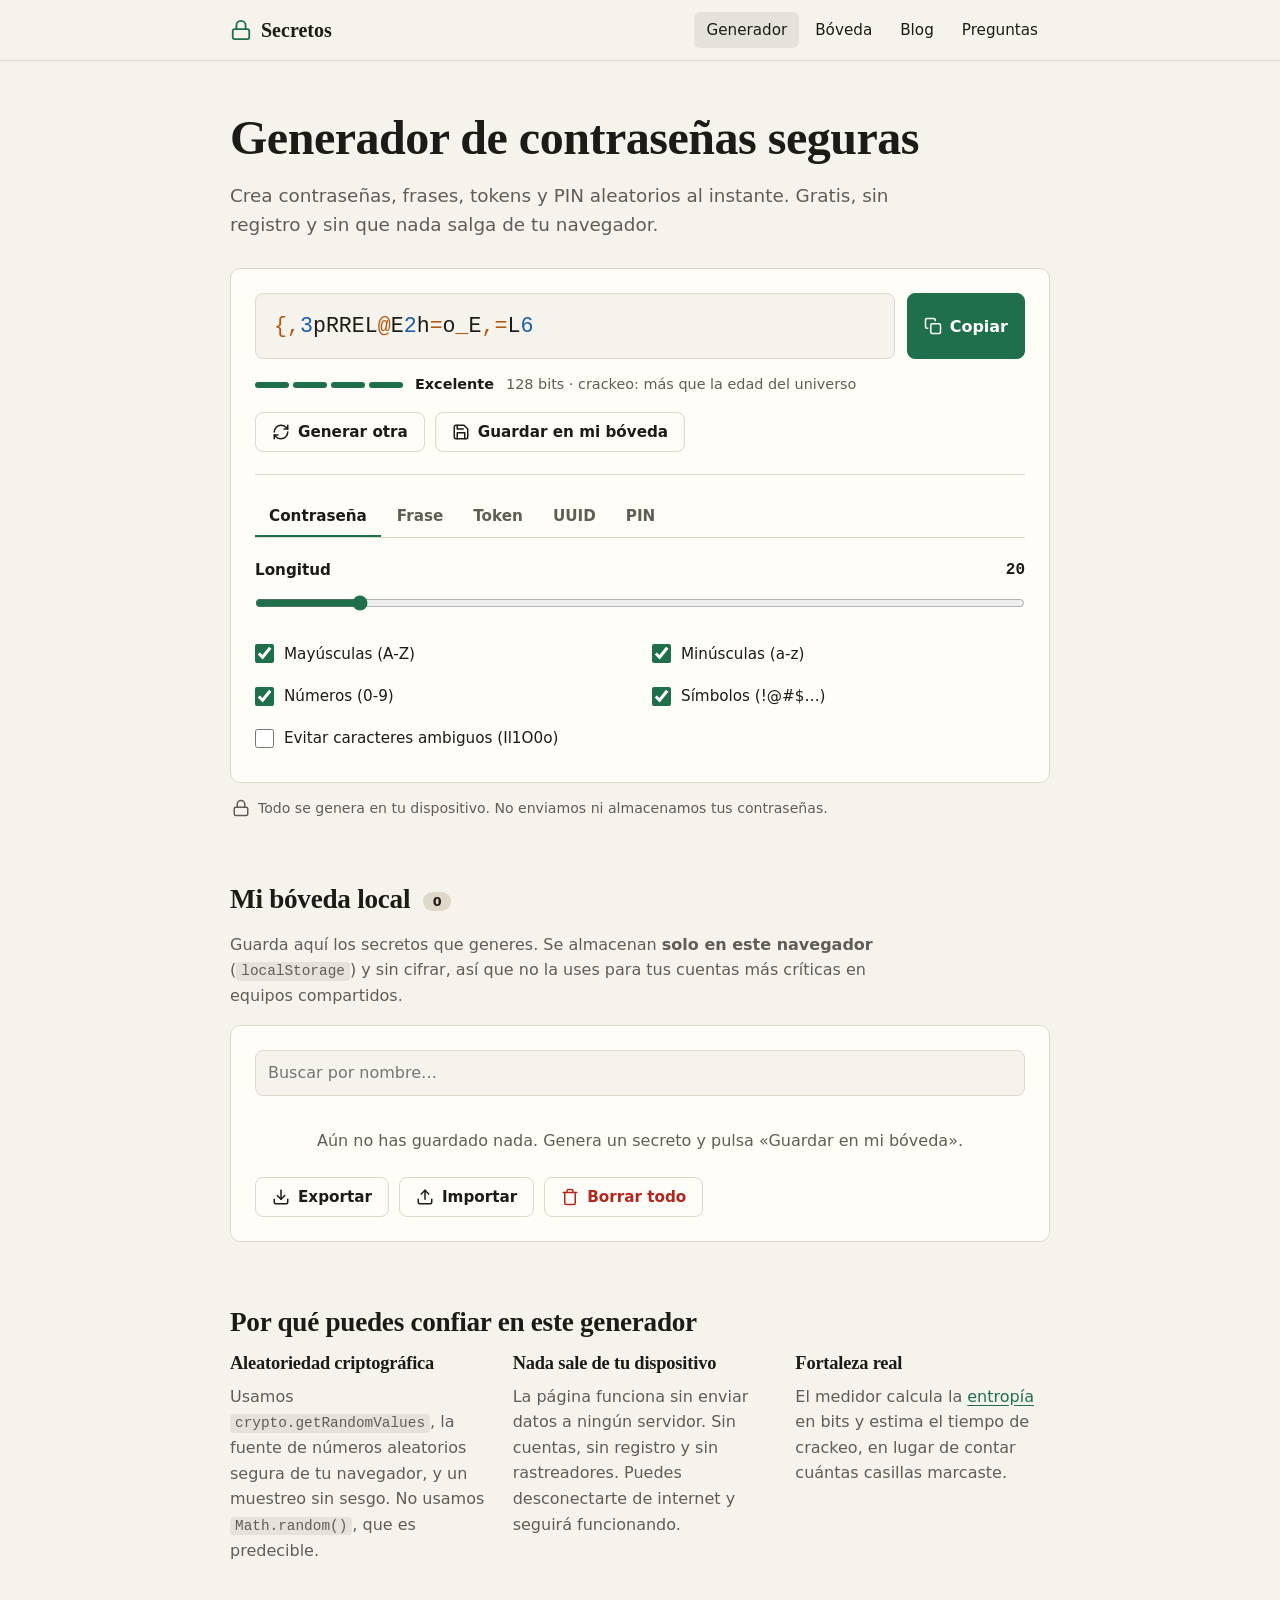
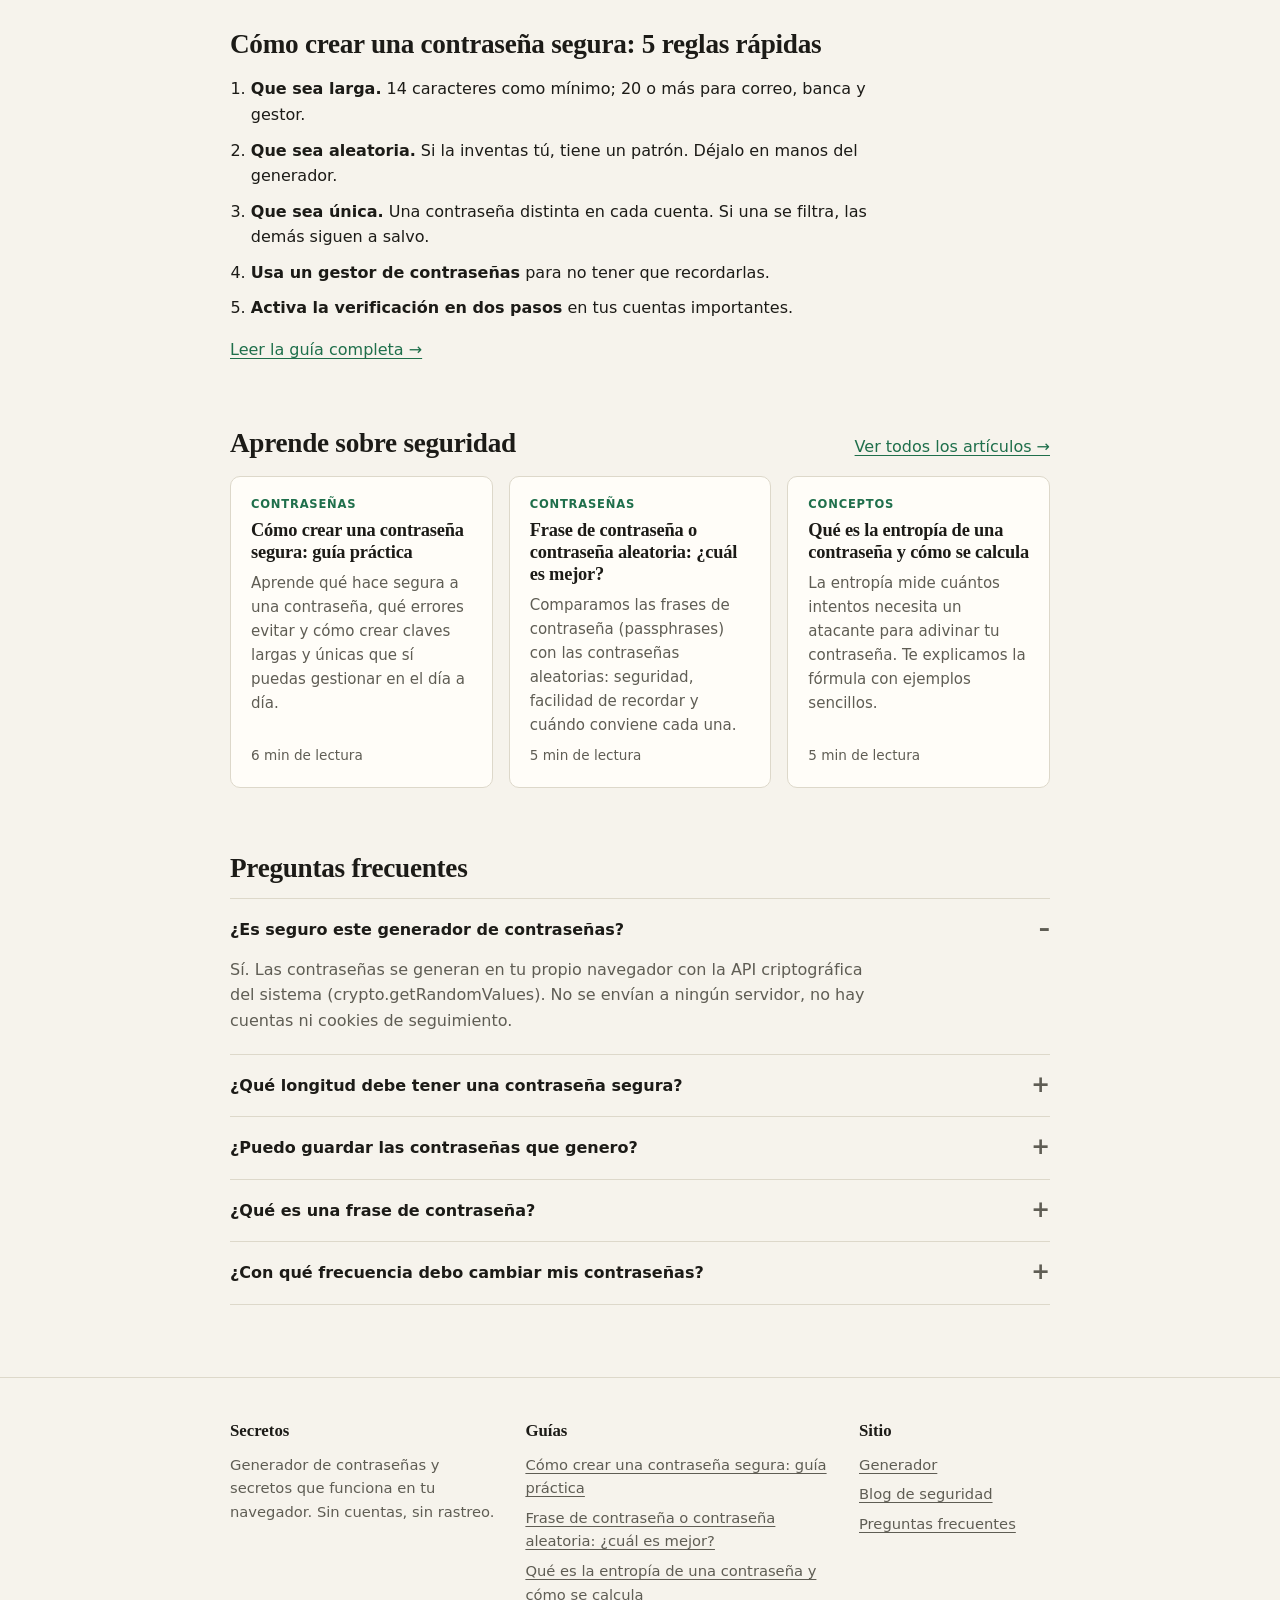
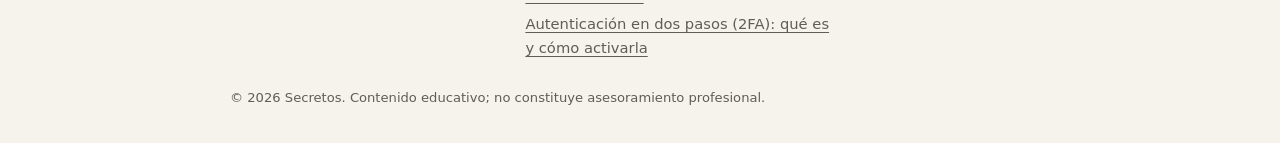
==== commit ddbb569c: "Rediseño como sitio web con blog de seguridad y SEO - Nuevo diseño sobrio (tema claro/oscuro), herra" ====
--- a/index.html
+++ b/index.html
@@ -1,190 +1,280 @@
 <!DOCTYPE html>
 <html lang="es">
-
 <head>
     <meta charset="UTF-8">
-    <meta name="viewport" content="width=device-width, initial-scale=1.0">
-    <meta name="description" content="Generador de contraseñas, frases, tokens, UUID y PIN con aleatoriedad criptográfica y bóveda local.">
-    <meta name="color-scheme" content="dark light">
-    <title>Generador de Secretos</title>
-    <link rel="stylesheet" href="style.css">
-    <script defer src="script.js"></script>
+    <meta name="viewport" content="width=device-width, initial-scale=1">
+    <title>Generador de contraseñas seguras online y gratis | Secretos</title>
+    <meta name="description" content="Genera contraseñas seguras, frases, tokens y PIN aleatorios en tu navegador. Gratis, sin registro y sin enviar datos. Incluye guías de seguridad.">
+    <meta name="robots" content="index, follow, max-image-preview:large">
+    <link rel="canonical" href="https://ingenieroedward.github.io/Password-Generator/">
+    <meta name="theme-color" content="#f6f3ec" media="(prefers-color-scheme: light)">
+    <meta name="theme-color" content="#141613" media="(prefers-color-scheme: dark)">
+    <link rel="icon" href="./favicon.svg" type="image/svg+xml">
+    <meta property="og:type" content="website">
+    <meta property="og:site_name" content="Secretos">
+    <meta property="og:locale" content="es_ES">
+    <meta property="og:title" content="Generador de contraseñas seguras online y gratis | Secretos">
+    <meta property="og:description" content="Genera contraseñas seguras, frases, tokens y PIN aleatorios en tu navegador. Gratis, sin registro y sin enviar datos. Incluye guías de seguridad.">
+    <meta property="og:url" content="https://ingenieroedward.github.io/Password-Generator/">
+    <meta name="twitter:card" content="summary">
+    <meta name="twitter:title" content="Generador de contraseñas seguras online y gratis | Secretos">
+    <meta name="twitter:description" content="Genera contraseñas seguras, frases, tokens y PIN aleatorios en tu navegador. Gratis, sin registro y sin enviar datos. Incluye guías de seguridad.">
+    <link rel="stylesheet" href="./style.css">
+    <script defer src="./script.js"></script>
+    <script type="application/ld+json">{"@context":"https://schema.org","@type":"WebApplication","name":"Generador de contraseñas seguras","url":"https://ingenieroedward.github.io/Password-Generator/","description":"Genera contraseñas seguras, frases, tokens y PIN aleatorios en tu navegador. Gratis, sin registro y sin enviar datos. Incluye guías de seguridad.","applicationCategory":"SecurityApplication","operatingSystem":"Any","inLanguage":"es","browserRequirements":"Requiere JavaScript","offers":{"@type":"Offer","price":"0","priceCurrency":"EUR"}}</script>
+    <script type="application/ld+json">{"@context":"https://schema.org","@type":"FAQPage","mainEntity":[{"@type":"Question","name":"¿Es seguro este generador de contraseñas?","acceptedAnswer":{"@type":"Answer","text":"Sí. Las contraseñas se generan en tu propio navegador con la API criptográfica del sistema (crypto.getRandomValues). No se envían a ningún servidor, no hay cuentas ni cookies de seguimiento."}},{"@type":"Question","name":"¿Qué longitud debe tener una contraseña segura?","acceptedAnswer":{"@type":"Answer","text":"Como mínimo 14 caracteres para cuentas normales y 20 o más para cuentas importantes (correo, banca, gestor de contraseñas). La longitud pesa más que añadir símbolos raros."}},{"@type":"Question","name":"¿Puedo guardar las contraseñas que genero?","acceptedAnswer":{"@type":"Answer","text":"Sí, en la bóveda local. Se guardan en este navegador (localStorage) y nunca salen de tu dispositivo. Ten en cuenta que no están cifradas, así que para tus cuentas más críticas es mejor usar un gestor de contraseñas dedicado."}},{"@type":"Question","name":"¿Qué es una frase de contraseña?","acceptedAnswer":{"@type":"Answer","text":"Es una combinación de varias palabras al azar, por ejemplo «Faro-Tigre-Nube-Cobre-Valle». Son más fáciles de recordar y muy seguras si tienen suficientes palabras y se eligen al azar."}},{"@type":"Question","name":"¿Con qué frecuencia debo cambiar mis contraseñas?","acceptedAnswer":{"@type":"Answer","text":"No hace falta cambiarlas de forma periódica si son largas, únicas y no se han filtrado. Cámbialas de inmediato si sospechas que alguien las conoce o si el servicio sufre una brecha de datos."}}]}</script>
 </head>
-
 <body>
-    <!-- Iconos (sprite inline, sin dependencias externas) -->
-    <svg width="0" height="0" style="position:absolute" aria-hidden="true" focusable="false">
-        <defs>
-            <symbol id="i-lock" viewBox="0 0 24 24"><rect x="3" y="11" width="18" height="11" rx="2"/><path d="M7 11V7a5 5 0 0 1 10 0v4"/></symbol>
-            <symbol id="i-copy" viewBox="0 0 24 24"><rect x="9" y="9" width="13" height="13" rx="2"/><path d="M5 15H4a2 2 0 0 1-2-2V4a2 2 0 0 1 2-2h9a2 2 0 0 1 2 2v1"/></symbol>
-            <symbol id="i-check" viewBox="0 0 24 24"><path d="M20 6 9 17l-5-5"/></symbol>
-            <symbol id="i-refresh" viewBox="0 0 24 24"><path d="M3 12a9 9 0 0 1 9-9 9.75 9.75 0 0 1 6.74 2.74L21 8"/><path d="M21 3v5h-5"/><path d="M21 12a9 9 0 0 1-9 9 9.75 9.75 0 0 1-6.74-2.74L3 16"/><path d="M8 16H3v5"/></symbol>
-            <symbol id="i-save" viewBox="0 0 24 24"><path d="M19 21H5a2 2 0 0 1-2-2V5a2 2 0 0 1 2-2h11l5 5v11a2 2 0 0 1-2 2z"/><path d="M17 21v-8H7v8"/><path d="M7 3v5h8"/></symbol>
-            <symbol id="i-eye" viewBox="0 0 24 24"><path d="M2 12s3-7 10-7 10 7 10 7-3 7-10 7-10-7-10-7Z"/><circle cx="12" cy="12" r="3"/></symbol>
-            <symbol id="i-eyeoff" viewBox="0 0 24 24"><path d="M9.88 9.88a3 3 0 1 0 4.24 4.24"/><path d="M10.73 5.08A10.43 10.43 0 0 1 12 5c7 0 10 7 10 7a13.16 13.16 0 0 1-1.67 2.68"/><path d="M6.61 6.61A13.526 13.526 0 0 0 2 12s3 7 10 7a9.74 9.74 0 0 0 5.39-1.61"/><line x1="2" x2="22" y1="2" y2="22"/></symbol>
-            <symbol id="i-trash" viewBox="0 0 24 24"><path d="M3 6h18"/><path d="M19 6v14a2 2 0 0 1-2 2H7a2 2 0 0 1-2-2V6"/><path d="M8 6V4a2 2 0 0 1 2-2h4a2 2 0 0 1 2 2v2"/></symbol>
-            <symbol id="i-download" viewBox="0 0 24 24"><path d="M21 15v4a2 2 0 0 1-2 2H5a2 2 0 0 1-2-2v-4"/><path d="M7 10l5 5 5-5"/><path d="M12 15V3"/></symbol>
-            <symbol id="i-upload" viewBox="0 0 24 24"><path d="M21 15v4a2 2 0 0 1-2 2H5a2 2 0 0 1-2-2v-4"/><path d="M17 8l-5-5-5 5"/><path d="M12 3v12"/></symbol>
-        </defs>
-    </svg>
-
-    <main class="app">
-        <header class="cabecera">
-            <div class="marca">
-                <span class="logo" aria-hidden="true"><svg class="ico"><use href="#i-lock"/></svg></span>
-                <div>
-                    <h1 class="titulo">Generador de Secretos</h1>
-                    <p class="subtitulo">Aleatoriedad criptográfica · 100 % en tu navegador</p>
-                </div>
-            </div>
-            <nav class="pestanas" role="tablist" aria-label="Secciones">
-                <button role="tab" id="tab-gen" aria-selected="true" aria-controls="vista-gen" data-vista="gen">Generador</button>
-                <button role="tab" id="tab-boveda" aria-selected="false" aria-controls="vista-boveda" data-vista="boveda">
-                    Bóveda <span class="contador" id="contador-boveda">0</span>
-                </button>
-            </nav>
-        </header>
-
-        <!-- ===================== GENERADOR ===================== -->
-        <section id="vista-gen" role="tabpanel" aria-labelledby="tab-gen">
-            <div class="tarjeta salida-tarjeta">
-                <output id="salida" class="salida" for="tipos" aria-label="Secreto generado" tabindex="0"></output>
-                <div class="acciones-salida">
-                    <button class="accion principal" id="btn-copiar" aria-label="Copiar al portapapeles"><svg class="ico"><use href="#i-copy"/></svg><span>Copiar</span></button>
-                    <button class="accion" id="btn-regenerar" aria-label="Generar otro"><svg class="ico"><use href="#i-refresh"/></svg><span>Otro</span></button>
-                    <button class="accion" id="btn-guardar" aria-label="Guardar en la bóveda"><svg class="ico"><use href="#i-save"/></svg><span>Guardar</span></button>
-                </div>
-                <div class="fortaleza" aria-live="polite">
-                    <div class="barras" id="barras" aria-hidden="true"><i></i><i></i><i></i><i></i></div>
-                    <span id="fortaleza-texto" class="fortaleza-texto">—</span>
-                    <span id="fortaleza-detalle" class="fortaleza-detalle"></span>
-                </div>
-            </div>
-
-            <div class="tarjeta">
-                <div class="tipos" id="tipos" role="group" aria-label="Tipo de secreto">
-                    <button data-tipo="password" aria-pressed="true">Contraseña</button>
-                    <button data-tipo="phrase" aria-pressed="false">Frase</button>
-                    <button data-tipo="token" aria-pressed="false">Token</button>
-                    <button data-tipo="uuid" aria-pressed="false">UUID</button>
-                    <button data-tipo="pin" aria-pressed="false">PIN</button>
-                </div>
-
-                <!-- Contraseña -->
-                <div class="panel" data-panel="password">
-                    <div class="fila-rango">
-                        <label for="pw-longitud">Longitud</label>
-                        <output id="pw-longitud-val" class="valor">20</output>
-                    </div>
-                    <input type="range" id="pw-longitud" min="4" max="128" step="1" value="20">
-                    <div class="opciones">
-                        <label class="check"><input type="checkbox" id="pw-upper" checked><span>Mayúsculas (A-Z)</span></label>
-                        <label class="check"><input type="checkbox" id="pw-lower" checked><span>Minúsculas (a-z)</span></label>
-                        <label class="check"><input type="checkbox" id="pw-digits" checked><span>Números (0-9)</span></label>
-                        <label class="check"><input type="checkbox" id="pw-symbols" checked><span>Símbolos (!@#$…)</span></label>
-                        <label class="check"><input type="checkbox" id="pw-ambiguous"><span>Evitar ambiguos (Il1O0o)</span></label>
-                    </div>
-                </div>
-
-                <!-- Frase -->
-                <div class="panel" data-panel="phrase" hidden>
-                    <div class="fila-rango">
-                        <label for="ph-palabras">Palabras</label>
-                        <output id="ph-palabras-val" class="valor">5</output>
-                    </div>
-                    <input type="range" id="ph-palabras" min="3" max="12" step="1" value="5">
-                    <div class="fila-campo">
-                        <label for="ph-sep">Separador</label>
-                        <select id="ph-sep">
-                            <option value="-">Guion ( - )</option>
-                            <option value=" ">Espacio</option>
-                            <option value=".">Punto ( . )</option>
-                            <option value="_">Guion bajo ( _ )</option>
-                            <option value="">Ninguno</option>
-                        </select>
-                    </div>
-                    <div class="opciones">
-                        <label class="check"><input type="checkbox" id="ph-cap" checked><span>Capitalizar palabras</span></label>
-                        <label class="check"><input type="checkbox" id="ph-num"><span>Añadir número al final</span></label>
-                    </div>
-                </div>
-
-                <!-- Token -->
-                <div class="panel" data-panel="token" hidden>
-                    <div class="fila-rango">
-                        <label for="tk-longitud">Longitud</label>
-                        <output id="tk-longitud-val" class="valor">32</output>
-                    </div>
-                    <input type="range" id="tk-longitud" min="8" max="128" step="1" value="32">
-                    <div class="fila-campo">
-                        <label for="tk-formato">Formato</label>
-                        <select id="tk-formato">
-                            <option value="hex">Hexadecimal</option>
-                            <option value="base62">Base62 (A-Z a-z 0-9)</option>
-                            <option value="base64url">Base64URL (A-Z a-z 0-9 - _)</option>
-                        </select>
-                    </div>
-                    <div class="fila-campo">
-                        <label for="tk-prefijo">Prefijo (opcional)</label>
-                        <input type="text" id="tk-prefijo" maxlength="12" placeholder="sk_live_" autocomplete="off" spellcheck="false">
-                    </div>
-                </div>
-
-                <!-- UUID -->
-                <div class="panel" data-panel="uuid" hidden>
-                    <p class="ayuda">UUID v4 aleatorio (122 bits de entropía). Útil como identificador o clave de API.</p>
-                </div>
-
-                <!-- PIN -->
-                <div class="panel" data-panel="pin" hidden>
-                    <div class="fila-rango">
-                        <label for="pin-longitud">Dígitos</label>
-                        <output id="pin-longitud-val" class="valor">6</output>
-                    </div>
-                    <input type="range" id="pin-longitud" min="4" max="12" step="1" value="6">
-                </div>
-
-                <button id="btn-generar" class="primario">Generar</button>
-            </div>
-        </section>
-
-        <!-- ===================== BÓVEDA ===================== -->
-        <section id="vista-boveda" role="tabpanel" aria-labelledby="tab-boveda" hidden>
-            <div class="aviso" role="note">
-                <strong>Almacenamiento local.</strong> Los secretos se guardan en texto plano en este navegador
-                (<code>localStorage</code>) y no se envían a ningún servidor. No guardes aquí contraseñas críticas en
-                equipos compartidos.
-            </div>
-
-            <div class="tarjeta">
-                <input type="search" id="buscar" placeholder="Buscar por nombre…" aria-label="Buscar en la bóveda" autocomplete="off">
-                <ul id="lista" class="lista"></ul>
-                <p id="vacio" class="vacio" hidden>Aún no hay secretos guardados.<br>Genera uno y pulsa <em>Guardar</em>.</p>
-            </div>
-
-            <div class="barra-boveda">
-                <button class="secundario" id="btn-exportar"><svg class="ico"><use href="#i-download"/></svg> Exportar</button>
-                <button class="secundario" id="btn-importar"><svg class="ico"><use href="#i-upload"/></svg> Importar</button>
-                <button class="secundario peligro" id="btn-borrar-todo"><svg class="ico"><use href="#i-trash"/></svg> Borrar todo</button>
-                <input type="file" id="archivo-importar" accept="application/json,.json" hidden>
-            </div>
-        </section>
-    </main>
-
-    <!-- Diálogo guardar -->
-    <dialog id="dlg-guardar">
-        <form method="dialog" id="form-guardar">
-            <h2>Guardar en la bóveda</h2>
-            <label for="guardar-nombre">Nombre</label>
-            <input type="text" id="guardar-nombre" maxlength="60" required autocomplete="off" placeholder="Ej. Correo personal">
-            <div class="dlg-acciones">
-                <button type="button" class="secundario" id="guardar-cancelar">Cancelar</button>
-                <button type="submit" class="primario">Guardar</button>
-            </div>
-        </form>
-    </dialog>
-
-    <div id="toast" class="toast" role="status" aria-live="polite"></div>
+<svg width="0" height="0" style="position:absolute" aria-hidden="true" focusable="false"><defs>
+<symbol id="i-lock" viewBox="0 0 24 24"><rect x="3" y="11" width="18" height="11" rx="2"/><path d="M7 11V7a5 5 0 0 1 10 0v4"/></symbol>
+<symbol id="i-copy" viewBox="0 0 24 24"><rect x="9" y="9" width="13" height="13" rx="2"/><path d="M5 15H4a2 2 0 0 1-2-2V4a2 2 0 0 1 2-2h9a2 2 0 0 1 2 2v1"/></symbol>
+<symbol id="i-check" viewBox="0 0 24 24"><path d="M20 6 9 17l-5-5"/></symbol>
+<symbol id="i-refresh" viewBox="0 0 24 24"><path d="M3 12a9 9 0 0 1 9-9 9.75 9.75 0 0 1 6.74 2.74L21 8"/><path d="M21 3v5h-5"/><path d="M21 12a9 9 0 0 1-9 9 9.75 9.75 0 0 1-6.74-2.74L3 16"/><path d="M8 16H3v5"/></symbol>
+<symbol id="i-save" viewBox="0 0 24 24"><path d="M19 21H5a2 2 0 0 1-2-2V5a2 2 0 0 1 2-2h11l5 5v11a2 2 0 0 1-2 2z"/><path d="M17 21v-8H7v8"/><path d="M7 3v5h8"/></symbol>
+<symbol id="i-eye" viewBox="0 0 24 24"><path d="M2 12s3-7 10-7 10 7 10 7-3 7-10 7-10-7-10-7Z"/><circle cx="12" cy="12" r="3"/></symbol>
+<symbol id="i-eyeoff" viewBox="0 0 24 24"><path d="M9.88 9.88a3 3 0 1 0 4.24 4.24"/><path d="M10.73 5.08A10.43 10.43 0 0 1 12 5c7 0 10 7 10 7a13.16 13.16 0 0 1-1.67 2.68"/><path d="M6.61 6.61A13.526 13.526 0 0 0 2 12s3 7 10 7a9.74 9.74 0 0 0 5.39-1.61"/><line x1="2" x2="22" y1="2" y2="22"/></symbol>
+<symbol id="i-trash" viewBox="0 0 24 24"><path d="M3 6h18"/><path d="M19 6v14a2 2 0 0 1-2 2H7a2 2 0 0 1-2-2V6"/><path d="M8 6V4a2 2 0 0 1 2-2h4a2 2 0 0 1 2 2v2"/></symbol>
+<symbol id="i-download" viewBox="0 0 24 24"><path d="M21 15v4a2 2 0 0 1-2 2H5a2 2 0 0 1-2-2v-4"/><path d="M7 10l5 5 5-5"/><path d="M12 15V3"/></symbol>
+<symbol id="i-upload" viewBox="0 0 24 24"><path d="M21 15v4a2 2 0 0 1-2 2H5a2 2 0 0 1-2-2v-4"/><path d="M17 8l-5-5-5 5"/><path d="M12 3v12"/></symbol>
+</defs></svg>
+<a class="saltar" href="#contenido">Saltar al contenido</a>
+<header class="sitio">
+    <div class="wrap sitio-in">
+        <a class="marca" href="./"><svg class="ico"><use href="#i-lock"/></svg><span>Secretos</span></a>
+        <nav aria-label="Principal">
+            <a href="./#generador" aria-current="page">Generador</a>
+            <a href="./#boveda">Bóveda</a>
+            <a href="./blog/">Blog</a>
+            <a href="./#preguntas">Preguntas</a>
+        </nav>
+    </div>
+</header>
+<main id="contenido">
+<section class="hero">
+    <div class="wrap">
+        <h1>Generador de contraseñas seguras</h1>
+        <p class="lead">Crea contraseñas, frases, tokens y PIN aleatorios al instante. Gratis, sin registro y sin que nada salga de tu navegador.</p>
+    </div>
+</section>
+
+<section class="wrap" id="generador" aria-label="Generador">
+    <div class="herramienta">
+        <div class="salida-fila">
+            <output id="salida" class="salida" aria-label="Secreto generado" tabindex="0"></output>
+            <button class="btn btn-principal" id="btn-copiar" aria-label="Copiar al portapapeles"><svg class="ico"><use href="#i-copy"/></svg><span>Copiar</span></button>
+        </div>
+
+        <div class="fortaleza" aria-live="polite">
+            <div class="barras" id="barras" aria-hidden="true"><i></i><i></i><i></i><i></i></div>
+            <strong id="fortaleza-texto" class="fortaleza-texto">—</strong>
+            <span id="fortaleza-detalle" class="fortaleza-detalle"></span>
+        </div>
+
+        <div class="fila-botones">
+            <button class="btn" id="btn-regenerar"><svg class="ico"><use href="#i-refresh"/></svg><span>Generar otra</span></button>
+            <button class="btn" id="btn-guardar"><svg class="ico"><use href="#i-save"/></svg><span>Guardar en mi bóveda</span></button>
+        </div>
+
+        <hr>
+
+        <div class="tipos" id="tipos" role="group" aria-label="Tipo de secreto">
+            <button data-tipo="password" aria-pressed="true">Contraseña</button>
+            <button data-tipo="phrase" aria-pressed="false">Frase</button>
+            <button data-tipo="token" aria-pressed="false">Token</button>
+            <button data-tipo="uuid" aria-pressed="false">UUID</button>
+            <button data-tipo="pin" aria-pressed="false">PIN</button>
+        </div>
+
+        <!-- Contraseña -->
+        <div class="panel" data-panel="password">
+            <div class="fila-rango">
+                <label for="pw-longitud">Longitud</label>
+                <output id="pw-longitud-val" class="valor">20</output>
+            </div>
+            <input type="range" id="pw-longitud" min="4" max="128" step="1" value="20">
+            <div class="opciones">
+                <label class="check"><input type="checkbox" id="pw-upper" checked> Mayúsculas (A-Z)</label>
+                <label class="check"><input type="checkbox" id="pw-lower" checked> Minúsculas (a-z)</label>
+                <label class="check"><input type="checkbox" id="pw-digits" checked> Números (0-9)</label>
+                <label class="check"><input type="checkbox" id="pw-symbols" checked> Símbolos (!@#$…)</label>
+                <label class="check"><input type="checkbox" id="pw-ambiguous"> Evitar caracteres ambiguos (Il1O0o)</label>
+            </div>
+        </div>
+
+        <!-- Frase -->
+        <div class="panel" data-panel="phrase" hidden>
+            <div class="fila-rango">
+                <label for="ph-palabras">Palabras</label>
+                <output id="ph-palabras-val" class="valor">8</output>
+            </div>
+            <input type="range" id="ph-palabras" min="4" max="14" step="1" value="8">
+            <div class="campo">
+                <label for="ph-sep">Separador</label>
+                <select id="ph-sep">
+                    <option value="-">Guion ( - )</option>
+                    <option value=" ">Espacio</option>
+                    <option value=".">Punto ( . )</option>
+                    <option value="_">Guion bajo ( _ )</option>
+                    <option value="">Ninguno</option>
+                </select>
+            </div>
+            <div class="opciones">
+                <label class="check"><input type="checkbox" id="ph-cap" checked> Empezar cada palabra con mayúscula</label>
+                <label class="check"><input type="checkbox" id="ph-num"> Añadir un número al final</label>
+            </div>
+        </div>
+
+        <!-- Token -->
+        <div class="panel" data-panel="token" hidden>
+            <div class="fila-rango">
+                <label for="tk-longitud">Longitud</label>
+                <output id="tk-longitud-val" class="valor">32</output>
+            </div>
+            <input type="range" id="tk-longitud" min="8" max="128" step="1" value="32">
+            <div class="campo">
+                <label for="tk-formato">Formato</label>
+                <select id="tk-formato">
+                    <option value="hex">Hexadecimal</option>
+                    <option value="base62">Base62 (A-Z a-z 0-9)</option>
+                    <option value="base64url">Base64URL (A-Z a-z 0-9 - _)</option>
+                </select>
+            </div>
+            <div class="campo">
+                <label for="tk-prefijo">Prefijo (opcional)</label>
+                <input type="text" id="tk-prefijo" maxlength="12" placeholder="sk_live_" autocomplete="off" spellcheck="false">
+            </div>
+        </div>
+
+        <!-- UUID -->
+        <div class="panel" data-panel="uuid" hidden>
+            <p class="ayuda">UUID versión 4 aleatorio (122 bits de entropía). Útil como identificador único o clave de API.</p>
+        </div>
+
+        <!-- PIN -->
+        <div class="panel" data-panel="pin" hidden>
+            <div class="fila-rango">
+                <label for="pin-longitud">Dígitos</label>
+                <output id="pin-longitud-val" class="valor">6</output>
+            </div>
+            <input type="range" id="pin-longitud" min="4" max="12" step="1" value="6">
+        </div>
+    </div>
+    <p class="nota-privacidad"><svg class="ico"><use href="#i-lock"/></svg> Todo se genera en tu dispositivo. No enviamos ni almacenamos tus contraseñas.</p>
+</section>
+
+<section class="wrap seccion" id="boveda" aria-labelledby="t-boveda">
+    <h2 id="t-boveda">Mi bóveda local <span class="contador" id="contador-boveda">0</span></h2>
+    <p class="intro">Guarda aquí los secretos que generes. Se almacenan <strong>solo en este navegador</strong> (<code>localStorage</code>) y sin cifrar, así que no la uses para tus cuentas más críticas en equipos compartidos.</p>
+    <div class="herramienta">
+        <input type="search" id="buscar" placeholder="Buscar por nombre…" aria-label="Buscar en la bóveda" autocomplete="off">
+        <ul id="lista" class="lista"></ul>
+        <p id="vacio" class="vacio" hidden></p>
+        <div class="fila-botones">
+            <button class="btn" id="btn-exportar"><svg class="ico"><use href="#i-download"/></svg><span>Exportar</span></button>
+            <button class="btn" id="btn-importar"><svg class="ico"><use href="#i-upload"/></svg><span>Importar</span></button>
+            <button class="btn btn-peligro" id="btn-borrar-todo"><svg class="ico"><use href="#i-trash"/></svg><span>Borrar todo</span></button>
+            <input type="file" id="archivo-importar" accept="application/json,.json" hidden>
+        </div>
+    </div>
+</section>
+
+<section class="wrap seccion" aria-labelledby="t-porque">
+    <h2 id="t-porque">Por qué puedes confiar en este generador</h2>
+    <div class="columnas">
+        <div>
+            <h3>Aleatoriedad criptográfica</h3>
+            <p>Usamos <code>crypto.getRandomValues</code>, la fuente de números aleatorios segura de tu navegador, y un muestreo sin sesgo. No usamos <code>Math.random()</code>, que es predecible.</p>
+        </div>
+        <div>
+            <h3>Nada sale de tu dispositivo</h3>
+            <p>La página funciona sin enviar datos a ningún servidor. Sin cuentas, sin registro y sin rastreadores. Puedes desconectarte de internet y seguirá funcionando.</p>
+        </div>
+        <div>
+            <h3>Fortaleza real</h3>
+            <p>El medidor calcula la <a href="./blog/que-es-la-entropia-de-una-contrasena/">entropía</a> en bits y estima el tiempo de crackeo, en lugar de contar cuántas casillas marcaste.</p>
+        </div>
+    </div>
+</section>
+
+<section class="wrap seccion" aria-labelledby="t-consejos">
+    <h2 id="t-consejos">Cómo crear una contraseña segura: 5 reglas rápidas</h2>
+    <ol class="reglas">
+        <li><strong>Que sea larga.</strong> 14 caracteres como mínimo; 20 o más para correo, banca y gestor.</li>
+        <li><strong>Que sea aleatoria.</strong> Si la inventas tú, tiene un patrón. Déjalo en manos del generador.</li>
+        <li><strong>Que sea única.</strong> Una contraseña distinta en cada cuenta. Si una se filtra, las demás siguen a salvo.</li>
+        <li><strong>Usa un gestor de contraseñas</strong> para no tener que recordarlas.</li>
+        <li><strong>Activa la verificación en dos pasos</strong> en tus cuentas importantes.</li>
+    </ol>
+    <p><a href="./blog/como-crear-una-contrasena-segura/">Leer la guía completa →</a></p>
+</section>
+
+<section class="wrap seccion" aria-labelledby="t-blog">
+    <div class="cab-seccion">
+        <h2 id="t-blog">Aprende sobre seguridad</h2>
+        <a href="./blog/">Ver todos los artículos →</a>
+    </div>
+    <div class="tarjetas-blog"><article class="tarjeta-blog">
+    <span class="etiqueta">Contraseñas</span>
+    <h3><a href="./blog/como-crear-una-contrasena-segura/">Cómo crear una contraseña segura: guía práctica</a></h3>
+    <p>Aprende qué hace segura a una contraseña, qué errores evitar y cómo crear claves largas y únicas que sí puedas gestionar en el día a día.</p>
+    <span class="meta">6 min de lectura</span>
+</article>
+<article class="tarjeta-blog">
+    <span class="etiqueta">Contraseñas</span>
+    <h3><a href="./blog/frase-de-contrasena-vs-contrasena/">Frase de contraseña o contraseña aleatoria: ¿cuál es mejor?</a></h3>
+    <p>Comparamos las frases de contraseña (passphrases) con las contraseñas aleatorias: seguridad, facilidad de recordar y cuándo conviene cada una.</p>
+    <span class="meta">5 min de lectura</span>
+</article>
+<article class="tarjeta-blog">
+    <span class="etiqueta">Conceptos</span>
+    <h3><a href="./blog/que-es-la-entropia-de-una-contrasena/">Qué es la entropía de una contraseña y cómo se calcula</a></h3>
+    <p>La entropía mide cuántos intentos necesita un atacante para adivinar tu contraseña. Te explicamos la fórmula con ejemplos sencillos.</p>
+    <span class="meta">5 min de lectura</span>
+</article></div>
+</section>
+
+<section class="wrap seccion" id="preguntas" aria-labelledby="t-faq">
+    <h2 id="t-faq">Preguntas frecuentes</h2>
+    <details open><summary>¿Es seguro este generador de contraseñas?</summary><p>Sí. Las contraseñas se generan en tu propio navegador con la API criptográfica del sistema (crypto.getRandomValues). No se envían a ningún servidor, no hay cuentas ni cookies de seguimiento.</p></details>
+<details><summary>¿Qué longitud debe tener una contraseña segura?</summary><p>Como mínimo 14 caracteres para cuentas normales y 20 o más para cuentas importantes (correo, banca, gestor de contraseñas). La longitud pesa más que añadir símbolos raros.</p></details>
+<details><summary>¿Puedo guardar las contraseñas que genero?</summary><p>Sí, en la bóveda local. Se guardan en este navegador (localStorage) y nunca salen de tu dispositivo. Ten en cuenta que no están cifradas, así que para tus cuentas más críticas es mejor usar un gestor de contraseñas dedicado.</p></details>
+<details><summary>¿Qué es una frase de contraseña?</summary><p>Es una combinación de varias palabras al azar, por ejemplo «Faro-Tigre-Nube-Cobre-Valle». Son más fáciles de recordar y muy seguras si tienen suficientes palabras y se eligen al azar.</p></details>
+<details><summary>¿Con qué frecuencia debo cambiar mis contraseñas?</summary><p>No hace falta cambiarlas de forma periódica si son largas, únicas y no se han filtrado. Cámbialas de inmediato si sospechas que alguien las conoce o si el servicio sufre una brecha de datos.</p></details>
+</section>
+
+</main>
+<footer class="pie">
+    <div class="wrap pie-in">
+        <div>
+            <strong>Secretos</strong>
+            <p>Generador de contraseñas y secretos que funciona en tu navegador. Sin cuentas, sin rastreo.</p>
+        </div>
+        <div>
+            <strong>Guías</strong>
+            <ul><li><a href="./blog/como-crear-una-contrasena-segura/">Cómo crear una contraseña segura: guía práctica</a></li><li><a href="./blog/frase-de-contrasena-vs-contrasena/">Frase de contraseña o contraseña aleatoria: ¿cuál es mejor?</a></li><li><a href="./blog/que-es-la-entropia-de-una-contrasena/">Qué es la entropía de una contraseña y cómo se calcula</a></li><li><a href="./blog/autenticacion-en-dos-pasos-2fa/">Autenticación en dos pasos (2FA): qué es y cómo activarla</a></li></ul>
+        </div>
+        <div>
+            <strong>Sitio</strong>
+            <ul>
+                <li><a href="./#generador">Generador</a></li>
+                <li><a href="./blog/">Blog de seguridad</a></li>
+                <li><a href="./#preguntas">Preguntas frecuentes</a></li>
+            </ul>
+        </div>
+    </div>
+    <div class="wrap pie-copia">© 2026 Secretos. Contenido educativo; no constituye asesoramiento profesional.</div>
+</footer>
+<dialog id="dlg-guardar">
+    <form method="dialog" id="form-guardar">
+        <h2>Guardar en la bóveda</h2>
+        <label for="guardar-nombre">Nombre</label>
+        <input type="text" id="guardar-nombre" maxlength="60" required autocomplete="off" placeholder="Ej. Correo personal">
+        <div class="dlg-acciones">
+            <button type="button" class="btn" id="guardar-cancelar">Cancelar</button>
+            <button type="submit" class="btn btn-principal">Guardar</button>
+        </div>
+    </form>
+</dialog>
+<div id="toast" class="toast" role="status" aria-live="polite"></div>
 </body>
-
 </html>
--- a/style.css
+++ b/style.css
@@ -1,309 +1,237 @@
 /* =====================================================================
- * Diseño: tema oscuro por defecto + tema claro automático
+ * Secretos — estilo sobrio y legible. Sin degradados ni efectos.
  * ===================================================================== */
 :root {
-    --bg: #0b0d17;
-    --bg-glow-1: rgba(99, 102, 241, .28);
-    --bg-glow-2: rgba(34, 211, 238, .14);
-    --card: rgba(24, 27, 44, .72);
-    --card-solid: #181b2c;
-    --campo: #0f1220;
-    --hover: #22263d;
-    --borde: rgba(255, 255, 255, .09);
-    --borde-fuerte: rgba(255, 255, 255, .18);
-    --texto: #eef0fa;
-    --texto-2: #9aa0bd;
-    --acento: #7c8cff;
-    --acento-2: #5b6cff;
-    --grad: linear-gradient(135deg, #6a7bff 0%, #8b5cf6 55%, #c06cff 100%);
-    --ok: #34d399;
-    --peligro: #ff6b7a;
-    --num: #67d4ff;
-    --sim: #ffb36b;
-    --sombra: 0 20px 50px -20px rgba(0, 0, 0, .7);
-    --radio: 18px;
-    --fuente: ui-sans-serif, system-ui, -apple-system, "Segoe UI", Roboto, "Helvetica Neue", Arial, sans-serif;
-    --mono: ui-monospace, "SF Mono", "JetBrains Mono", Menlo, Consolas, monospace;
-    font-family: var(--fuente);
-    color-scheme: dark;
-}
-
-@media (prefers-color-scheme: light) {
+    --bg: #f6f3ec;
+    --papel: #fffdf8;
+    --tinta: #1c1b17;
+    --tinta-2: #5f5d54;
+    --linea: #ddd8ca;
+    --verde: #1f6f4b;
+    --verde-h: #175a3c;
+    --sobre-verde: #ffffff;
+    --aviso-bg: #fbf1dc;
+    --aviso-borde: #e5cf9c;
+    --peligro: #b3261e;
+    --digito: #1b5fa8;
+    --simbolo: #b4570f;
+    --serif: "Iowan Old Style", "Palatino Linotype", Palatino, Georgia, "Times New Roman", serif;
+    --sans: system-ui, -apple-system, "Segoe UI", Roboto, "Helvetica Neue", Arial, sans-serif;
+    --mono: ui-monospace, "SF Mono", Menlo, Consolas, monospace;
+    color-scheme: light dark;
+}
+@media (prefers-color-scheme: dark) {
     :root {
-        --bg: #eef0fb;
-        --bg-glow-1: rgba(99, 102, 241, .22);
-        --bg-glow-2: rgba(34, 211, 238, .16);
-        --card: rgba(255, 255, 255, .78);
-        --card-solid: #ffffff;
-        --campo: #f3f4fd;
-        --hover: #e8eaf9;
-        --borde: rgba(30, 35, 80, .1);
-        --borde-fuerte: rgba(30, 35, 80, .22);
-        --texto: #161a33;
-        --texto-2: #5d6385;
-        --acento: #4f5de6;
-        --acento-2: #4351d8;
-        --ok: #0f9f6e;
-        --peligro: #d93a4c;
-        --num: #0a7fb8;
-        --sim: #c4620b;
-        --sombra: 0 20px 40px -22px rgba(40, 50, 140, .35);
-        color-scheme: light;
+        --bg: #141613;
+        --papel: #1c1f1b;
+        --tinta: #ecebe4;
+        --tinta-2: #a2a196;
+        --linea: #33372f;
+        --verde: #52c08c;
+        --verde-h: #6fd3a3;
+        --sobre-verde: #08150e;
+        --aviso-bg: #2b2616;
+        --aviso-borde: #5b4f26;
+        --peligro: #ff8a80;
+        --digito: #7db8f2;
+        --simbolo: #f0a766;
     }
 }
 
-* { box-sizing: border-box; }
-html, body { margin: 0; min-height: 100%; }
-
-body {
-    background:
-        radial-gradient(900px 500px at 15% -5%, var(--bg-glow-1), transparent 60%),
-        radial-gradient(800px 500px at 100% 0%, var(--bg-glow-2), transparent 55%),
-        var(--bg);
-    background-attachment: fixed;
-    color: var(--texto);
-    font-size: 15px;
-    line-height: 1.5;
-    display: flex;
-    justify-content: center;
-    padding: 28px 16px 56px;
-    -webkit-font-smoothing: antialiased;
-}
-
-.app { width: 100%; max-width: 540px; }
+*, *::before, *::after { box-sizing: border-box; }
+html { scroll-behavior: smooth; scroll-padding-top: 76px; }
+body { margin: 0; background: var(--bg); color: var(--tinta); font: 1rem/1.6 var(--sans); -webkit-font-smoothing: antialiased; }
 [hidden] { display: none !important; }
-:focus-visible { outline: 2px solid var(--acento); outline-offset: 2px; }
-
-/* ---------- Cabecera ---------- */
-.cabecera { margin-bottom: 18px; }
-.marca { display: flex; align-items: center; gap: 14px; margin-bottom: 18px; }
-.logo {
-    flex: none; width: 46px; height: 46px; border-radius: 14px;
-    display: grid; place-items: center; color: #fff;
-    background: var(--grad);
-    box-shadow: 0 10px 24px -8px rgba(124, 92, 255, .7), inset 0 1px 0 rgba(255, 255, 255, .35);
-}
-.logo .ico { width: 22px; height: 22px; }
-.titulo { margin: 0; font-size: 1.25rem; font-weight: 700; letter-spacing: -.01em; }
-.subtitulo { margin: 2px 0 0; font-size: .8rem; color: var(--texto-2); }
-
-.pestanas {
-    display: grid; grid-template-columns: 1fr 1fr; gap: 4px; padding: 4px;
-    background: var(--card); border: 1px solid var(--borde); border-radius: 14px;
-    backdrop-filter: blur(14px); -webkit-backdrop-filter: blur(14px);
-}
-.pestanas button {
-    font: inherit; font-weight: 600; font-size: .9rem;
-    color: var(--texto-2); background: transparent; border: 0;
-    padding: 10px; border-radius: 10px; cursor: pointer;
-    transition: background .2s, color .2s;
-}
-.pestanas button:hover { color: var(--texto); }
-.pestanas button[aria-selected="true"] { background: var(--grad); color: #fff; box-shadow: 0 6px 18px -6px rgba(124, 92, 255, .8); }
-.contador {
-    display: inline-block; min-width: 1.6em; padding: 0 7px; margin-left: 4px;
-    border-radius: 99px; background: rgba(255, 255, 255, .2); font-size: .75rem; line-height: 1.6;
-}
-.pestanas button:not([aria-selected="true"]) .contador { background: var(--hover); }
-
-/* ---------- Tarjetas ---------- */
-.tarjeta {
-    background: var(--card);
-    border: 1px solid var(--borde);
-    border-radius: var(--radio);
-    padding: 18px;
-    margin-bottom: 16px;
-    box-shadow: var(--sombra);
-    backdrop-filter: blur(14px); -webkit-backdrop-filter: blur(14px);
-}
-
-/* ---------- Salida ---------- */
+img, svg { max-width: 100%; }
+a { color: var(--verde); text-underline-offset: 3px; }
+a:hover { color: var(--verde-h); }
+:focus-visible { outline: 3px solid var(--verde); outline-offset: 2px; border-radius: 3px; }
+h1, h2, h3 { font-family: var(--serif); line-height: 1.2; margin: 0 0 .5em; letter-spacing: -.01em; }
+code { font-family: var(--mono); font-size: .9em; background: color-mix(in srgb, var(--tinta) 8%, transparent); padding: .1em .35em; border-radius: 4px; }
+.wrap { width: 100%; max-width: 860px; margin: 0 auto; padding: 0 20px; }
+.saltar { position: absolute; left: -999px; top: 8px; background: var(--tinta); color: var(--bg); padding: 8px 14px; border-radius: 6px; z-index: 50; }
+.saltar:focus { left: 8px; }
+.ico { width: 18px; height: 18px; fill: none; stroke: currentColor; stroke-width: 2; stroke-linecap: round; stroke-linejoin: round; flex: none; vertical-align: -3px; }
+
+/* ---------- Cabecera y pie ---------- */
+.sitio { position: sticky; top: 0; z-index: 20; background: var(--bg); border-bottom: 1px solid var(--linea); }
+.sitio-in { display: flex; align-items: center; justify-content: space-between; gap: 4px 16px; min-height: 60px; flex-wrap: wrap; padding-top: 10px; padding-bottom: 10px; }
+.marca { display: inline-flex; align-items: center; gap: 9px; font: 700 1.25rem var(--serif); color: var(--tinta); text-decoration: none; }
+.marca .ico { width: 22px; height: 22px; color: var(--verde); }
+.sitio nav { display: flex; gap: 4px; flex-wrap: wrap; }
+.sitio nav a { color: var(--tinta); text-decoration: none; padding: 6px 12px; border-radius: 6px; font-size: .95rem; }
+.sitio nav a:hover, .sitio nav a[aria-current] { background: color-mix(in srgb, var(--tinta) 8%, transparent); }
+
+.pie { margin-top: 72px; border-top: 1px solid var(--linea); padding-top: 40px; font-size: .92rem; color: var(--tinta-2); }
+.pie-in { display: grid; gap: 28px; grid-template-columns: 1.4fr 1.6fr 1fr; }
+.pie strong { display: block; color: var(--tinta); margin-bottom: 8px; font-family: var(--serif); font-size: 1.05rem; }
+.pie p { margin: 0; }
+.pie ul { list-style: none; margin: 0; padding: 0; display: grid; gap: 6px; }
+.pie a { color: var(--tinta-2); }
+.pie a:hover { color: var(--verde); }
+.pie-copia { padding-top: 28px; padding-bottom: 36px; font-size: .82rem; }
+@media (max-width: 720px) { .pie-in { grid-template-columns: 1fr; } }
+
+/* ---------- Hero ---------- */
+.hero { padding: 48px 0 28px; }
+.hero h1 { font-size: clamp(2rem, 5vw, 3rem); margin-bottom: .3em; }
+.lead { font-size: 1.15rem; color: var(--tinta-2); max-width: 60ch; margin: 0; }
+
+/* ---------- Herramienta ---------- */
+.herramienta { background: var(--papel); border: 1px solid var(--linea); border-radius: 10px; padding: 24px; }
+.salida-fila { display: flex; gap: 12px; align-items: stretch; }
 .salida {
-    display: flex; align-items: center;
-    min-height: 4.4rem; padding: 16px 18px;
-    background: var(--campo);
-    border: 1px solid var(--borde);
-    border-radius: 14px;
-    font-family: var(--mono);
-    font-size: 1.2rem; line-height: 1.55; letter-spacing: .4px;
-    word-break: break-all; overflow-wrap: anywhere;
-    display: block;
-    user-select: all;
-    box-shadow: inset 0 2px 10px rgba(0, 0, 0, .15);
-}
-.salida.nuevo { animation: aparecer .28s ease-out; }
-@keyframes aparecer { from { opacity: .3; transform: translateY(4px); filter: blur(3px); } to { opacity: 1; transform: none; filter: none; } }
-.salida .d { color: var(--num); }
-.salida .s { color: var(--sim); }
-
-.acciones-salida { display: grid; grid-template-columns: 1.3fr 1fr 1fr; gap: 8px; margin: 14px 0 16px; }
-.accion {
+    flex: 1; min-width: 0; display: block; padding: 16px 18px; min-height: 4rem;
+    background: var(--bg); border: 1px solid var(--linea); border-radius: 8px;
+    font: 1.35rem/1.5 var(--mono); word-break: break-all; overflow-wrap: anywhere; user-select: all;
+}
+.salida .d { color: var(--digito); }
+.salida .s { color: var(--simbolo); }
+.salida.nuevo { animation: entra .18s ease-out; }
+@keyframes entra { from { opacity: .4; } to { opacity: 1; } }
+
+.btn {
     display: inline-flex; align-items: center; justify-content: center; gap: 8px;
-    font: inherit; font-weight: 600; font-size: .88rem;
-    padding: 11px 10px; border-radius: 12px; cursor: pointer;
-    color: var(--texto); background: var(--hover);
-    border: 1px solid var(--borde);
-    transition: transform .12s, border-color .2s, background .2s;
-}
-.accion:hover { border-color: var(--acento); }
-.accion:active { transform: scale(.97); }
-.accion.principal { background: var(--grad); border-color: transparent; color: #fff; box-shadow: 0 8px 20px -8px rgba(124, 92, 255, .8); }
-.accion.ok { background: var(--ok); border-color: var(--ok); color: #06251a; box-shadow: none; }
-
-.ico { width: 18px; height: 18px; fill: none; stroke: currentColor; stroke-width: 2; stroke-linecap: round; stroke-linejoin: round; flex: none; }
-
-/* ---------- Fortaleza ---------- */
-.fortaleza { display: grid; grid-template-columns: auto 1fr; gap: 8px 14px; align-items: center; }
-.barras { display: flex; gap: 5px; }
-.barras i { width: 30px; height: 8px; border-radius: 4px; background: var(--hover); transition: background .3s, box-shadow .3s; }
-.barras[data-nivel="1"] i:nth-child(-n+1) { background: #ff5d6c; box-shadow: 0 0 10px #ff5d6c88; }
-.barras[data-nivel="2"] i:nth-child(-n+2) { background: #ff9a3d; box-shadow: 0 0 10px #ff9a3d88; }
-.barras[data-nivel="3"] i:nth-child(-n+3) { background: #f5d33a; box-shadow: 0 0 10px #f5d33a88; }
-.barras[data-nivel="4"] i:nth-child(-n+4) { background: var(--ok); box-shadow: 0 0 10px #34d39988; }
-.fortaleza-texto { font-weight: 700; font-size: .78rem; letter-spacing: .08em; text-transform: uppercase; }
-.fortaleza-detalle { color: var(--texto-2); font-size: .78rem; grid-column: 1 / -1; }
-.fortaleza-texto { justify-self: start; }
-
-/* ---------- Tipos ---------- */
-.tipos {
-    display: grid; grid-template-columns: 1.7fr 1fr 1fr 1fr .9fr; gap: 4px; padding: 4px;
-    background: var(--campo); border: 1px solid var(--borde); border-radius: 14px; margin-bottom: 20px;
-}
+    font: 600 .95rem var(--sans); color: var(--tinta); background: var(--papel);
+    border: 1px solid var(--linea); border-radius: 8px; padding: 10px 16px; cursor: pointer;
+    transition: background .15s, border-color .15s;
+}
+.btn:hover { border-color: var(--tinta-2); }
+.btn:active { transform: translateY(1px); }
+.btn-principal { background: var(--verde); border-color: var(--verde); color: var(--sobre-verde); }
+.btn-principal:hover { background: var(--verde-h); border-color: var(--verde-h); }
+.btn-principal.ok { background: var(--tinta); border-color: var(--tinta); color: var(--bg); }
+.btn-peligro { color: var(--peligro); }
+.btn-peligro:hover { border-color: var(--peligro); }
+.salida-fila .btn { min-width: 118px; font-size: 1rem; }
+@media (max-width: 560px) { .salida-fila { flex-direction: column; } .salida-fila .btn { padding: 13px; } .salida { font-size: 1.15rem; } }
+
+.fortaleza { display: flex; align-items: center; gap: 12px; flex-wrap: wrap; margin: 14px 0 16px; font-size: .9rem; }
+.barras { display: flex; gap: 4px; }
+.barras i { width: 34px; height: 6px; border-radius: 3px; background: var(--linea); }
+.barras[data-nivel="1"] i:nth-child(-n+1) { background: #d64535; }
+.barras[data-nivel="2"] i:nth-child(-n+2) { background: #e08a1e; }
+.barras[data-nivel="3"] i:nth-child(-n+3) { background: #c9a600; }
+.barras[data-nivel="4"] i:nth-child(-n+4) { background: var(--verde); }
+.fortaleza-detalle { color: var(--tinta-2); }
+
+.fila-botones { display: flex; gap: 10px; flex-wrap: wrap; }
+hr { border: 0; border-top: 1px solid var(--linea); margin: 22px 0; }
+
+.tipos { display: flex; gap: 2px; border-bottom: 1px solid var(--linea); margin-bottom: 20px; overflow-x: auto; }
 .tipos button {
-    font: inherit; font-size: .8rem; font-weight: 600;
-    padding: 9px 2px; border-radius: 10px; border: 0;
-    background: transparent; color: var(--texto-2); cursor: pointer;
-    transition: background .2s, color .2s;
-}
-.tipos button:hover { color: var(--texto); }
-.tipos button[aria-pressed="true"] { background: var(--card-solid); color: var(--acento); box-shadow: 0 2px 8px rgba(0, 0, 0, .25), inset 0 0 0 1px var(--borde-fuerte); }
-@media (max-width: 400px) { .tipos button { font-size: .72rem; } }
-
-/* ---------- Controles ---------- */
-.panel { margin-bottom: 4px; animation: aparecer .25s ease-out; }
-.fila-rango, .fila-campo { display: flex; justify-content: space-between; align-items: center; gap: 12px; }
-.fila-rango { margin-bottom: 4px; }
-.fila-campo { margin-top: 14px; }
-label { font-size: .88rem; font-weight: 600; }
-.valor {
-    font-family: var(--mono); font-weight: 700; font-size: .95rem; color: var(--acento);
-    background: var(--campo); border: 1px solid var(--borde); border-radius: 8px; padding: 1px 10px; min-width: 3ch; text-align: center;
-}
-.ayuda { color: var(--texto-2); font-size: .88rem; margin: 4px 0 8px; }
-
-input[type="range"] {
-    --pct: 50%;
-    width: 100%; height: 30px; margin: 4px 0 10px; background: transparent;
-    -webkit-appearance: none; appearance: none; cursor: pointer;
-}
-input[type="range"]::-webkit-slider-runnable-track {
-    height: 8px; border-radius: 4px;
-    background: linear-gradient(90deg, #6a7bff, #a068ff) 0 / var(--pct) 100% no-repeat, var(--hover);
-}
-input[type="range"]::-moz-range-track { height: 8px; border-radius: 4px; background: var(--hover); }
-input[type="range"]::-moz-range-progress { height: 8px; border-radius: 4px; background: linear-gradient(90deg, #6a7bff, #a068ff); }
-input[type="range"]::-webkit-slider-thumb {
-    -webkit-appearance: none; width: 22px; height: 22px; margin-top: -7px; border-radius: 50%;
-    background: #fff; border: 0; box-shadow: 0 2px 10px rgba(0, 0, 0, .4), 0 0 0 4px rgba(124, 140, 255, .35);
-    transition: box-shadow .15s;
-}
-input[type="range"]::-moz-range-thumb { width: 22px; height: 22px; border-radius: 50%; background: #fff; border: 0; box-shadow: 0 2px 10px rgba(0, 0, 0, .4), 0 0 0 4px rgba(124, 140, 255, .35); }
-input[type="range"]:active::-webkit-slider-thumb { box-shadow: 0 2px 10px rgba(0, 0, 0, .4), 0 0 0 8px rgba(124, 140, 255, .3); }
-
+    font: 600 .95rem var(--sans); color: var(--tinta-2); background: none; border: 0;
+    border-bottom: 3px solid transparent; margin-bottom: -1px; padding: 10px 14px; cursor: pointer; white-space: nowrap;
+}
+.tipos button:hover { color: var(--tinta); }
+.tipos button[aria-pressed="true"] { color: var(--tinta); border-bottom-color: var(--verde); }
+
+.fila-rango { display: flex; justify-content: space-between; align-items: center; margin-bottom: 4px; }
+label { font-weight: 600; font-size: .95rem; }
+.valor { font: 700 1rem var(--mono); }
+input[type="range"] { width: 100%; height: 32px; margin: 0 0 12px; accent-color: var(--verde); cursor: pointer; }
+.opciones { display: grid; grid-template-columns: 1fr 1fr; gap: 4px 24px; margin-top: 4px; }
+.check { display: flex; align-items: center; gap: 10px; font-weight: 400; padding: 7px 0; cursor: pointer; }
+.check input { width: 19px; height: 19px; margin: 0; accent-color: var(--verde); cursor: pointer; flex: none; }
+@media (max-width: 560px) { .opciones { grid-template-columns: 1fr; } }
+.campo { display: flex; align-items: center; justify-content: space-between; gap: 14px; margin: 12px 0; flex-wrap: wrap; }
 input[type="text"], input[type="search"], select {
-    font: inherit; color: var(--texto); background: var(--campo);
-    border: 1px solid var(--borde); border-radius: 12px; padding: 10px 12px; min-width: 0;
-    transition: border-color .2s;
-}
-input[type="text"]:focus, input[type="search"]:focus, select:focus { border-color: var(--acento); outline: none; box-shadow: 0 0 0 3px rgba(124, 140, 255, .25); }
-input[type="search"] { width: 100%; margin-bottom: 14px; }
-.fila-campo select, .fila-campo input[type="text"] { width: 55%; }
-
-/* Interruptores */
-.opciones { display: grid; margin-top: 8px; }
-.check {
-    display: flex; align-items: center; justify-content: space-between; flex-direction: row-reverse;
-    gap: 12px; padding: 11px 2px; cursor: pointer; font-weight: 500;
-    border-top: 1px solid var(--borde);
-}
-.check:first-child { border-top: 0; }
-.check span { font-size: .9rem; }
-.check input {
-    appearance: none; -webkit-appearance: none; flex: none; margin: 0; cursor: pointer;
-    width: 42px; height: 24px; border-radius: 99px; position: relative;
-    background: var(--hover); border: 1px solid var(--borde-fuerte);
-    transition: background .2s, border-color .2s;
-}
-.check input::after {
-    content: ""; position: absolute; top: 2px; left: 2px; width: 18px; height: 18px; border-radius: 50%;
-    background: #fff; box-shadow: 0 1px 4px rgba(0, 0, 0, .4); transition: transform .2s;
-}
-.check input:checked { background: var(--grad); border-color: transparent; }
-.check input:checked::after { transform: translateX(18px); }
-
-/* ---------- Botones ---------- */
-.primario, .secundario {
-    font: inherit; font-weight: 600; padding: 12px 16px; border-radius: 12px; cursor: pointer;
-    border: 1px solid transparent; transition: transform .12s, filter .2s, border-color .2s;
-}
-.primario:active, .secundario:active { transform: scale(.98); }
-.primario {
-    width: 100%; margin-top: 18px; color: #fff; background: var(--grad);
-    letter-spacing: .06em; text-transform: uppercase; font-size: .9rem;
-    box-shadow: 0 12px 26px -10px rgba(124, 92, 255, .85);
-}
-.primario:hover { filter: brightness(1.1); }
-.secundario { background: var(--card); color: var(--texto); border-color: var(--borde); }
-.secundario:hover { border-color: var(--acento); }
-.secundario.peligro { color: var(--peligro); }
-.secundario.peligro:hover { border-color: var(--peligro); }
+    font: inherit; color: var(--tinta); background: var(--bg); border: 1px solid var(--linea);
+    border-radius: 8px; padding: 9px 12px; min-width: 0;
+}
+.campo select, .campo input { width: min(260px, 100%); }
+input[type="search"] { width: 100%; margin-bottom: 16px; }
+.ayuda { color: var(--tinta-2); margin: 0; }
+.nota-privacidad { display: flex; gap: 8px; align-items: center; color: var(--tinta-2); font-size: .88rem; margin: 14px 2px 0; }
+
+/* ---------- Secciones de contenido ---------- */
+.seccion { margin-top: 64px; }
+.seccion h2, .cab-seccion h2 { font-size: 1.7rem; }
+.cab-seccion { display: flex; justify-content: space-between; align-items: baseline; gap: 12px; flex-wrap: wrap; }
+.cab-seccion h2 { margin: 0 0 .6em; }
+.intro { color: var(--tinta-2); max-width: 65ch; }
+.contador { font: 600 .8rem var(--sans); vertical-align: middle; background: var(--linea); border-radius: 99px; padding: 2px 10px; margin-left: 6px; }
+.columnas { display: grid; grid-template-columns: repeat(3, 1fr); gap: 28px; }
+.columnas h3 { font-size: 1.15rem; }
+.columnas p { margin: 0; color: var(--tinta-2); }
+@media (max-width: 720px) { .columnas { grid-template-columns: 1fr; gap: 20px; } }
+.reglas { padding-left: 1.3em; display: grid; gap: 10px; max-width: 65ch; }
+
+.tarjetas-blog { display: grid; grid-template-columns: repeat(3, 1fr); gap: 16px; }
+.tarjetas-lista { grid-template-columns: 1fr 1fr; }
+@media (max-width: 760px) { .tarjetas-blog, .tarjetas-lista { grid-template-columns: 1fr; } }
+.tarjeta-blog { background: var(--papel); border: 1px solid var(--linea); border-radius: 10px; padding: 20px; display: flex; flex-direction: column; gap: 8px; transition: border-color .15s; }
+.tarjeta-blog:hover { border-color: var(--tinta-2); }
+.tarjeta-blog h3 { font-size: 1.15rem; margin: 0; }
+.tarjeta-blog h3 a { color: var(--tinta); text-decoration: none; }
+.tarjeta-blog h3 a::after { content: ""; position: absolute; inset: 0; }
+.tarjeta-blog { position: relative; }
+.tarjeta-blog p { margin: 0; color: var(--tinta-2); font-size: .94rem; }
+.etiqueta { font: 700 .72rem var(--sans); letter-spacing: .07em; text-transform: uppercase; color: var(--verde); }
+.meta { font-size: .85rem; color: var(--tinta-2); margin-top: auto; }
+
+details { border-bottom: 1px solid var(--linea); padding: 4px 0; }
+details:first-of-type { border-top: 1px solid var(--linea); }
+summary { cursor: pointer; font-weight: 600; padding: 14px 0; list-style: none; display: flex; justify-content: space-between; gap: 16px; }
+summary::-webkit-details-marker { display: none; }
+summary::after { content: "+"; font-size: 1.4rem; line-height: 1; color: var(--tinta-2); }
+details[open] summary::after { content: "–"; }
+details p { margin: 0 0 16px; color: var(--tinta-2); max-width: 65ch; }
 
 /* ---------- Bóveda ---------- */
-.aviso {
-    background: rgba(255, 179, 107, .09); border: 1px solid rgba(255, 179, 107, .35);
-    color: var(--sim); border-radius: 14px; padding: 12px 14px; font-size: .82rem; margin-bottom: 16px;
-}
-.aviso strong { color: inherit; }
-code { font-family: var(--mono); background: rgba(127, 127, 160, .2); padding: 1px 6px; border-radius: 5px; font-size: .9em; }
-.lista { list-style: none; margin: 0; padding: 0; display: grid; gap: 12px; }
-.item { background: var(--campo); border: 1px solid var(--borde); border-radius: 14px; padding: 14px; animation: aparecer .25s ease-out; }
-.item-cab { display: flex; align-items: center; gap: 8px; flex-wrap: wrap; }
+.lista { list-style: none; margin: 0 0 16px; padding: 0; display: grid; gap: 12px; }
+.lista:empty { display: none; }
+.item { border: 1px solid var(--linea); border-radius: 8px; padding: 14px; background: var(--bg); }
+.item-cab { display: flex; align-items: center; gap: 10px; flex-wrap: wrap; }
 .item-nombre { font-weight: 700; word-break: break-word; }
-.item-tipo { font-size: .66rem; font-weight: 700; letter-spacing: .06em; padding: 2px 9px; border-radius: 99px; background: rgba(124, 140, 255, .16); color: var(--acento); text-transform: uppercase; }
-.item-fecha { margin-left: auto; font-size: .74rem; color: var(--texto-2); }
-.item-valor { margin: 10px 0; padding: 10px 12px; background: var(--card-solid); border: 1px solid var(--borde); border-radius: 10px; word-break: break-all; font-family: var(--mono); font-size: .92rem; }
-.item-acciones { display: flex; gap: 8px; }
-.icono-btn {
-    flex: 1; display: grid; place-items: center; padding: 9px; border-radius: 10px; cursor: pointer;
-    background: var(--hover); border: 1px solid var(--borde); color: var(--acento); transition: border-color .2s, transform .12s;
-}
-.icono-btn:hover { border-color: var(--acento); }
-.icono-btn:active { transform: scale(.95); }
-.icono-btn.ok { color: var(--ok); border-color: var(--ok); }
-.icono-btn.borrar { color: var(--peligro); }
-.icono-btn.borrar:hover { border-color: var(--peligro); }
-.vacio { text-align: center; color: var(--texto-2); margin: 24px 8px; }
-.barra-boveda { display: flex; gap: 8px; flex-wrap: wrap; }
-.barra-boveda .secundario { flex: 1 1 auto; display: inline-flex; align-items: center; justify-content: center; gap: 8px; }
-
-/* ---------- Diálogo ---------- */
-dialog { background: var(--card-solid); color: var(--texto); border: 1px solid var(--borde-fuerte); border-radius: 20px; padding: 22px; width: min(92vw, 400px); box-shadow: 0 30px 80px rgba(0, 0, 0, .5); }
-dialog[open] { animation: aparecer .2s ease-out; }
-dialog::backdrop { background: rgba(5, 6, 15, .65); backdrop-filter: blur(4px); }
-dialog h2 { margin: 0 0 16px; font-size: 1.05rem; }
+.item-tipo { font: 700 .7rem var(--sans); letter-spacing: .06em; text-transform: uppercase; color: var(--verde); border: 1px solid currentColor; border-radius: 4px; padding: 1px 7px; }
+.item-fecha { margin-left: auto; font-size: .8rem; color: var(--tinta-2); }
+.item-valor { margin: 10px 0; padding: 10px 12px; background: var(--papel); border: 1px solid var(--linea); border-radius: 6px; word-break: break-all; font: .95rem var(--mono); }
+.item-acciones { display: flex; gap: 8px; flex-wrap: wrap; }
+.btn-item { display: inline-flex; align-items: center; gap: 6px; font: 600 .85rem var(--sans); color: var(--tinta); background: var(--papel); border: 1px solid var(--linea); border-radius: 6px; padding: 6px 11px; cursor: pointer; }
+.btn-item:hover { border-color: var(--tinta-2); }
+.btn-item.ok { color: var(--verde); border-color: var(--verde); }
+.btn-item.borrar { color: var(--peligro); }
+.vacio { text-align: center; color: var(--tinta-2); margin: 16px 0 24px; }
+
+/* ---------- Blog / artículos ---------- */
+.migas { font-size: .88rem; color: var(--tinta-2); margin-bottom: 18px; display: flex; gap: 8px; flex-wrap: wrap; }
+.migas a { color: var(--tinta-2); }
+.articulo { max-width: 720px; padding-top: 36px; }
+.articulo h1 { font-size: clamp(1.9rem, 4.5vw, 2.6rem); }
+.articulo header .meta { margin: 0 0 28px; }
+.texto { font-size: 1.1rem; line-height: 1.75; }
+.texto h2 { font-size: 1.55rem; margin: 2em 0 .5em; }
+.texto p, .texto ul, .texto ol { margin: 0 0 1.1em; }
+.texto li { margin-bottom: .4em; }
+.texto table { width: 100%; border-collapse: collapse; font-size: .95rem; margin: 0 0 1.4em; display: block; overflow-x: auto; }
+.texto th, .texto td { text-align: left; padding: 9px 12px; border-bottom: 1px solid var(--linea); vertical-align: top; }
+.texto th { font-weight: 700; border-bottom: 2px solid var(--tinta-2); }
+.cta { margin: 48px 0; padding: 26px; border: 1px solid var(--linea); border-left: 5px solid var(--verde); border-radius: 8px; background: var(--papel); }
+.cta h2 { font-size: 1.35rem; margin-bottom: .3em; }
+.cta p { margin: 0 0 16px; color: var(--tinta-2); }
+.cta .btn { text-decoration: none; }
+.relacionados h2 { font-size: 1.4rem; }
+.relacionados .tarjetas-blog { grid-template-columns: 1fr; }
+
+/* ---------- Diálogo y toast ---------- */
+dialog { background: var(--papel); color: var(--tinta); border: 1px solid var(--linea); border-radius: 12px; padding: 24px; width: min(92vw, 400px); }
+dialog::backdrop { background: rgba(10, 12, 9, .55); }
+dialog h2 { font-size: 1.3rem; }
 dialog input { width: 100%; margin-top: 8px; }
-.dlg-acciones { display: flex; gap: 8px; margin-top: 18px; }
-.dlg-acciones .primario { margin-top: 0; width: auto; flex: 1; }
-.dlg-acciones .secundario { flex: 1; }
-
-/* ---------- Toast ---------- */
+.dlg-acciones { display: flex; gap: 10px; margin-top: 20px; justify-content: flex-end; }
 .toast {
-    position: fixed; left: 50%; bottom: 26px; transform: translate(-50%, 20px);
-    background: var(--texto); color: var(--bg); padding: 11px 20px; border-radius: 99px;
-    font-size: .85rem; font-weight: 600; opacity: 0; pointer-events: none;
-    transition: opacity .2s, transform .2s; max-width: 90vw; text-align: center;
-    box-shadow: 0 12px 30px rgba(0, 0, 0, .35);
+    position: fixed; left: 50%; bottom: 24px; transform: translate(-50%, 16px); background: var(--tinta); color: var(--bg);
+    padding: 11px 20px; border-radius: 8px; font-size: .92rem; font-weight: 600; opacity: 0; pointer-events: none;
+    transition: opacity .2s, transform .2s; max-width: 90vw; text-align: center; z-index: 60;
 }
 .toast.visible { opacity: 1; transform: translate(-50%, 0); }
 
-@media (prefers-reduced-motion: reduce) { *, *::before, *::after { animation: none !important; transition: none !important; } }
+@media (prefers-reduced-motion: reduce) { * { animation: none !important; transition: none !important; scroll-behavior: auto !important; } }
+
+/* ---------- Móvil ---------- */
+@media (max-width: 480px) {
+    .tipos button { padding: 10px 9px; font-size: .88rem; }
+    .herramienta { padding: 18px; }
+    .fila-botones .btn { flex: 1 1 100%; }
+}
